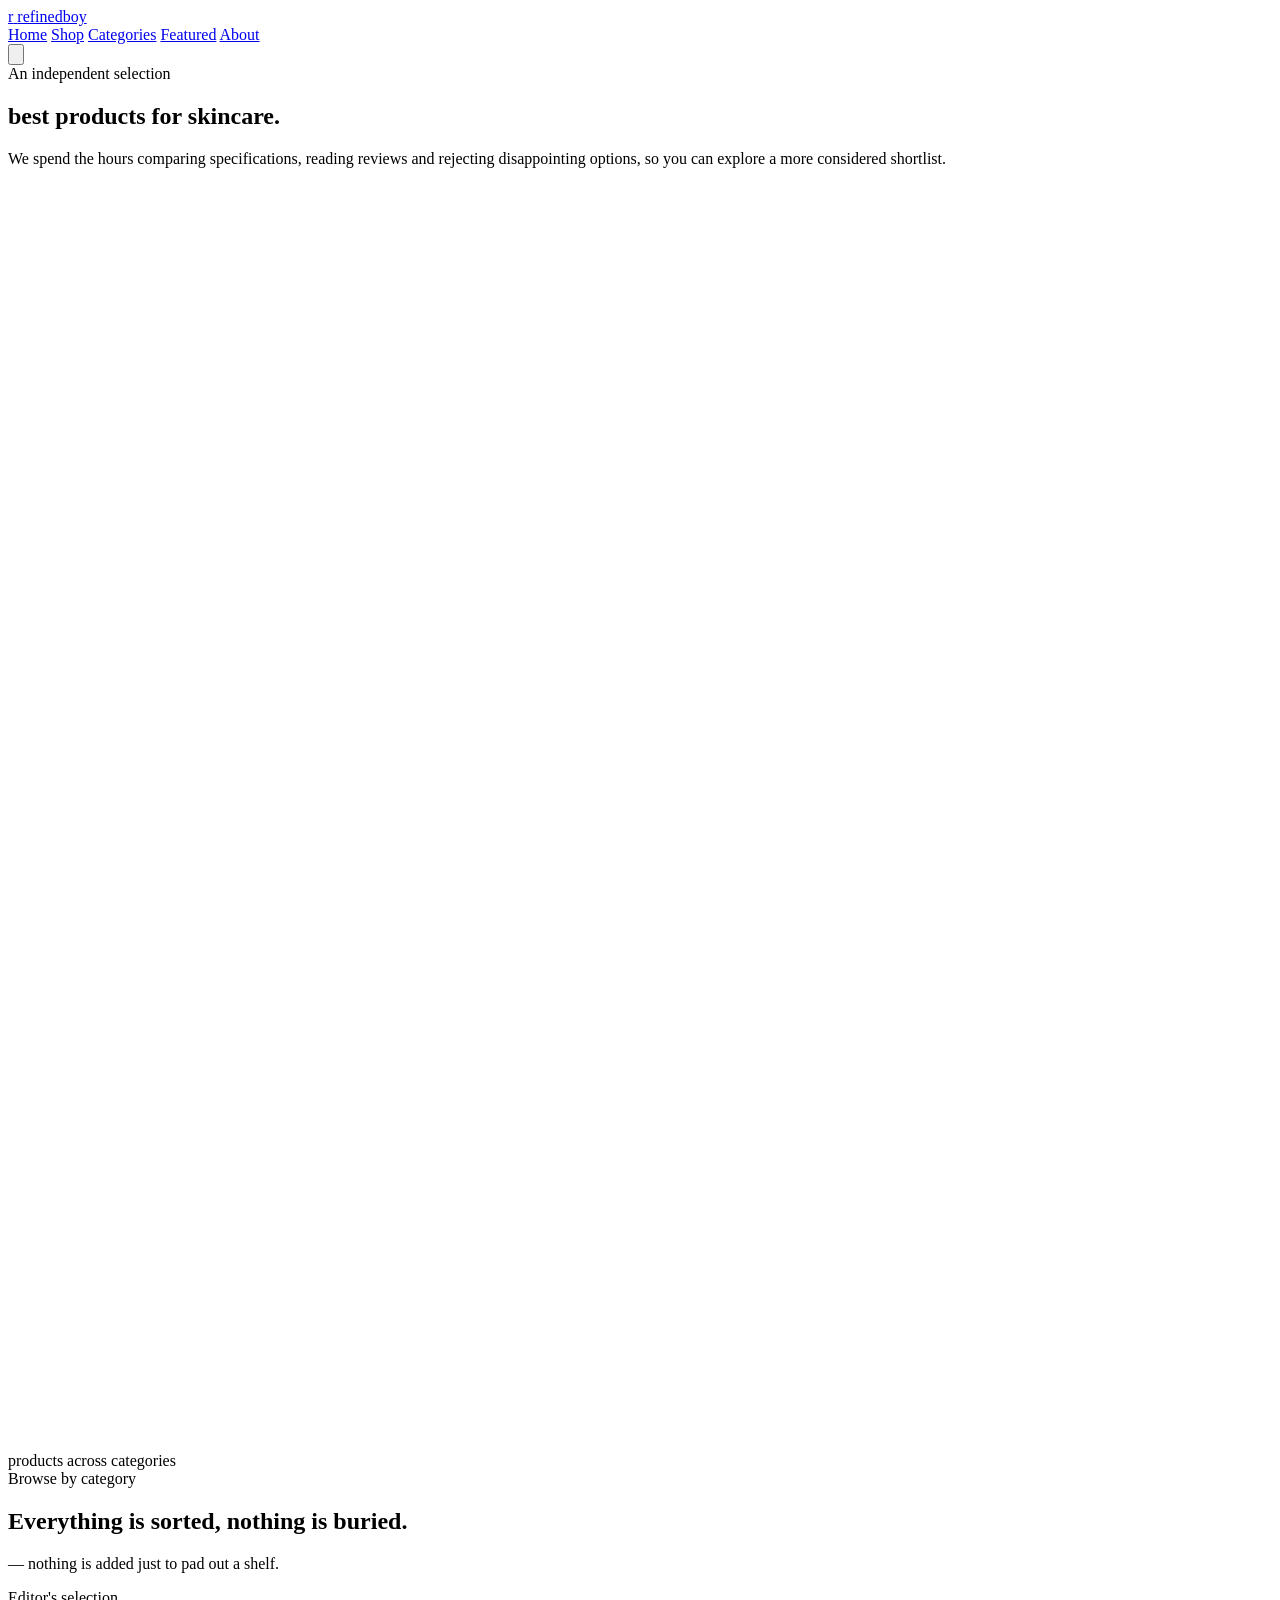
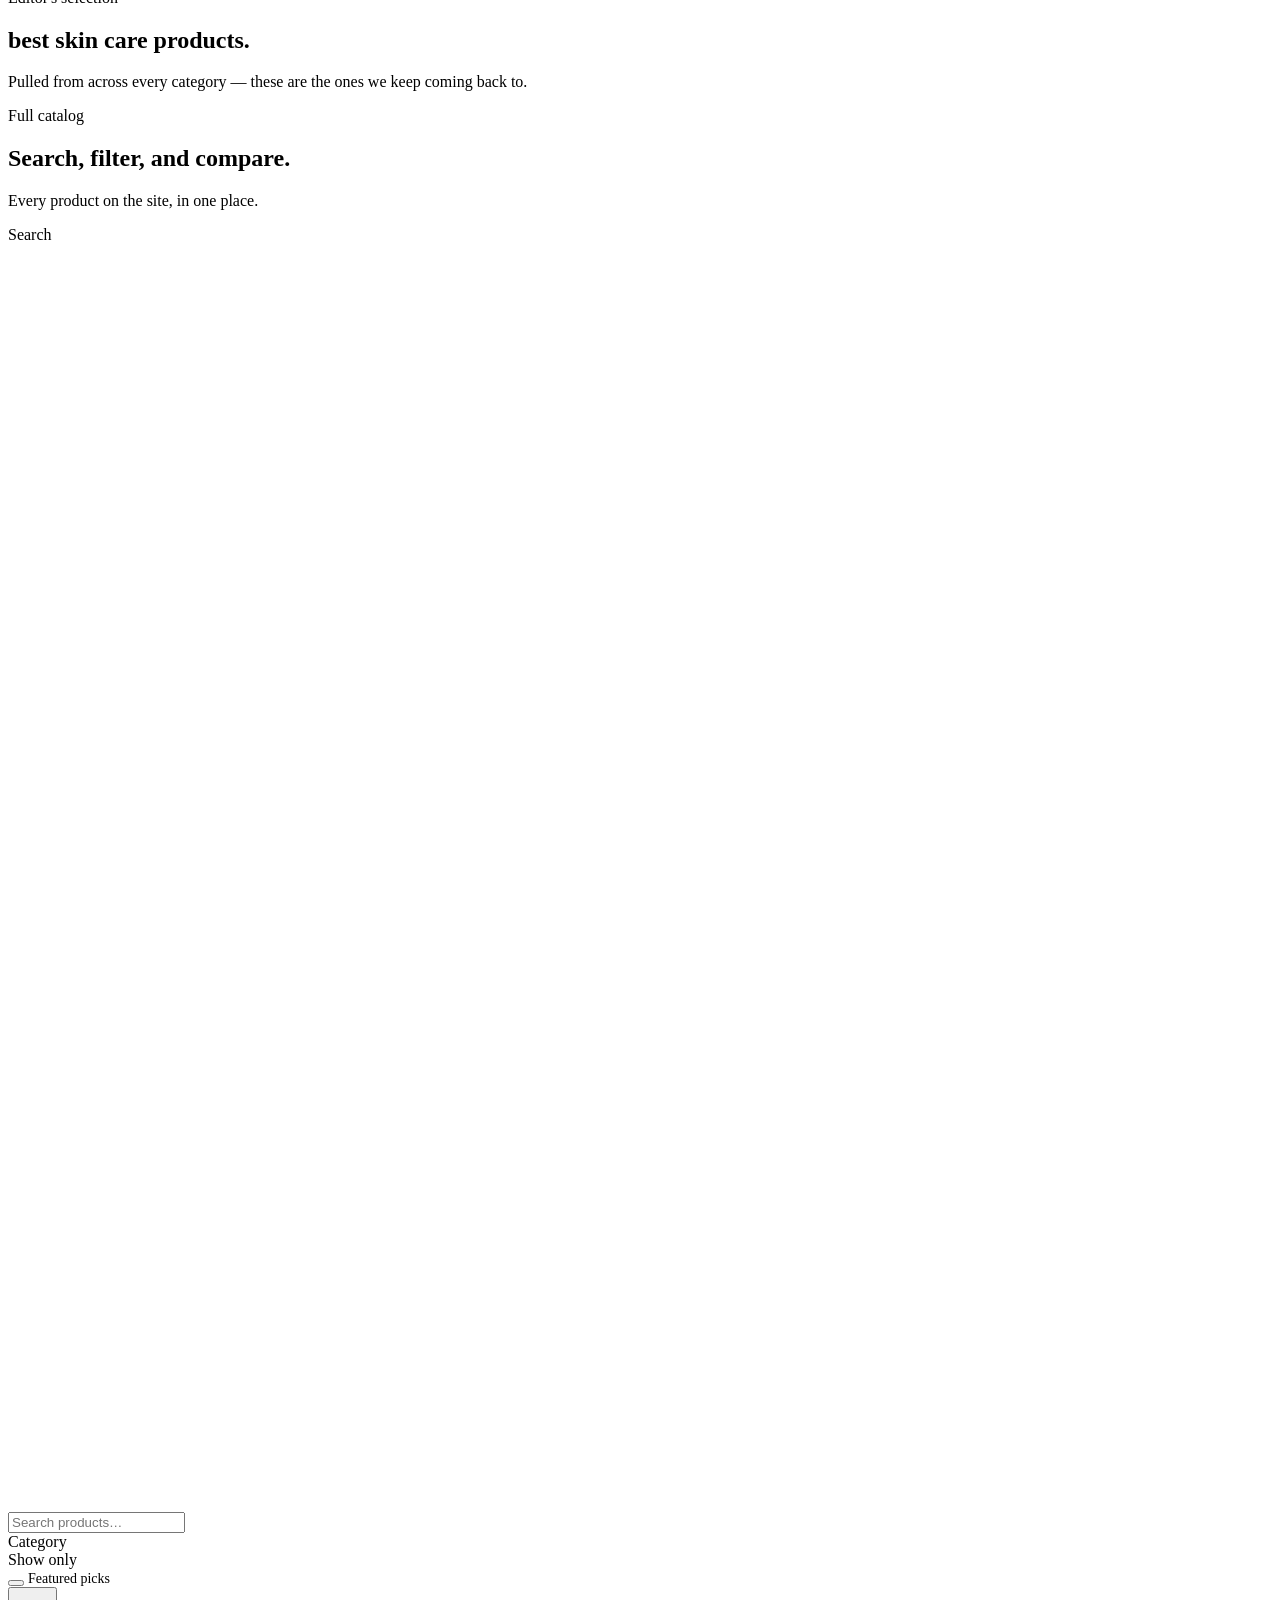
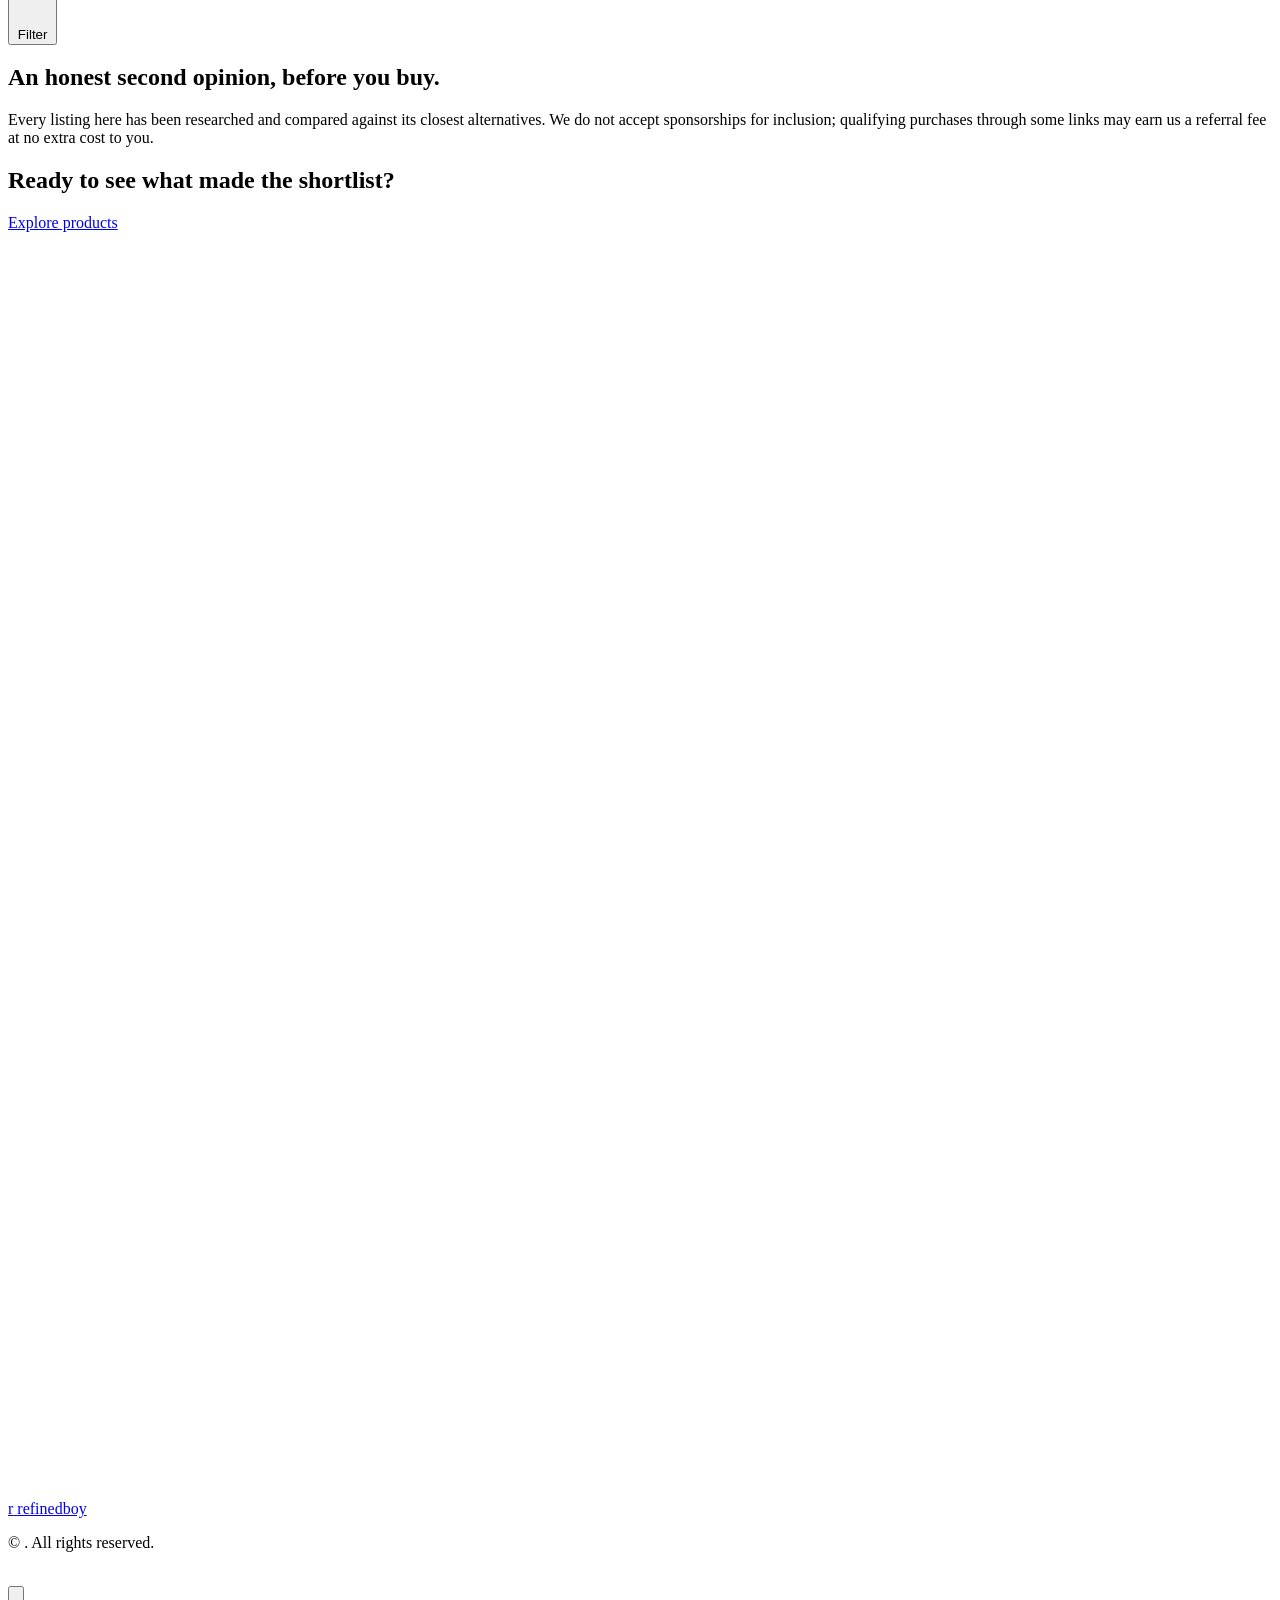
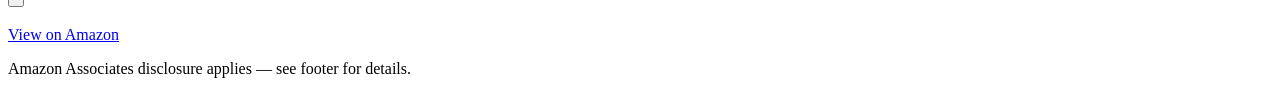
==== index.html @ 3cdde966 "Add files via upload" ====
<!DOCTYPE html>
<html lang="en">
<head>
<!-- Google tag (gtag.js) -->
<script async src="https://www.googletagmanager.com/gtag/js?id=G-QXG9JYB3ZZ"></script>
<script>
  window.dataLayer = window.dataLayer || [];
  function gtag(){dataLayer.push(arguments);}
  gtag('js', new Date());

  gtag('config', 'G-QXG9JYB3ZZ');
</script>
<meta charset="UTF-8">
<meta name="viewport" content="width=device-width, initial-scale=1.0">
<title>Skincare, Hair &amp; Beauty Product Picks | refinedboy</title>
<meta name="description" content="Explore an independent, curated selection of skincare, body care, hair care and beauty essentials for a more considered routine.">
<meta name="robots" content="index,follow">
<meta name="theme-color" content="#FAFAF8">

<!-- Open Graph -->
<meta property="og:title" content="Skincare, Hair &amp; Beauty Product Picks | refinedboy">
<meta property="og:description" content="Independent skincare, hair care, body care and beauty recommendations for everyday routines.">
<meta property="og:type" content="website">
<meta property="og:site_name" content="refinedboy">
<meta property="og:locale" content="en_US">
<meta name="twitter:card" content="summary">
<meta name="twitter:title" content="Skincare, Hair &amp; Beauty Product Picks | refinedboy">
<meta name="twitter:description" content="Independent skincare, hair care, body care and beauty recommendations for everyday routines.">

<link rel="icon" href="data:image/svg+xml,%3Csvg xmlns='http://www.w3.org/2000/svg' viewBox='0 0 100 100'%3E%3Crect width='100' height='100' rx='20' fill='%2316150F'/%3E%3Ctext x='50' y='70' font-size='58' text-anchor='middle' fill='%23FAFAF8' font-family='Georgia,serif'%3Er%3C/text%3E%3C/svg%3E">

<link rel="preconnect" href="https://fonts.googleapis.com">
<link rel="preconnect" href="https://fonts.gstatic.com" crossorigin>
<link href="https://fonts.googleapis.com/css2?family=Fraunces:ital,opsz,wght@0,9..144,400;0,9..144,500;0,9..144,600;1,9..144,500&family=Inter:wght@400;500;600;700&display=swap" rel="stylesheet">

<link rel="stylesheet" href="css/styles.css">
<link rel="stylesheet" href="css/premium.css">

<!-- ═══════════════════════════════════════════════════════════════
     SEO — CANONICAL + ENHANCED ROBOTS
     ═══════════════════════════════════════════════════════════════ -->
<link rel="canonical" href="https://refinedboy-0.github.io/-/">

<!-- Robots ampliado: permite snippets largos e imágenes grandes -->
<meta name="robots" content="index, follow, max-image-preview:large, max-snippet:-1, max-video-preview:-1">
<meta name="author" content="refinedboy">

<!-- ═══════════════════════════════════════════════════════════════
     SEO — OPEN GRAPH COMPLETO (social → backlinks indirectos)
     Crea images/og-cover.jpg (1200×630 px) para activar estos tags
     ═══════════════════════════════════════════════════════════════ -->
<meta property="og:url" content="https://refinedboy-0.github.io/-/">
<meta property="og:image" content="https://refinedboy-0.github.io/-/images/og-cover.jpg">
<meta property="og:image:width" content="1200">
<meta property="og:image:height" content="630">
<meta property="og:image:alt" content="refinedboy — curated skincare, body care and beauty picks for men">

<!-- ═══════════════════════════════════════════════════════════════
     SEO — TWITTER CARD COMPLETA
     ═══════════════════════════════════════════════════════════════ -->
<meta name="twitter:site" content="@refinedboy_0">
<meta name="twitter:creator" content="@refinedboy_0">
<meta name="twitter:image" content="https://refinedboy-0.github.io/-/images/og-cover.jpg">
<meta name="twitter:image:alt" content="refinedboy — curated skincare and beauty picks for men">

<!-- ═══════════════════════════════════════════════════════════════
     SEO — PERFORMANCE (velocidad = ranking)
     ═══════════════════════════════════════════════════════════════ -->
<link rel="dns-prefetch" href="//amzn.to">
<link rel="dns-prefetch" href="//www.amazon.com">
<link rel="dns-prefetch" href="//www.googletagmanager.com">

<!-- ═══════════════════════════════════════════════════════════════
     SEO — SITEMAP
     ═══════════════════════════════════════════════════════════════ -->
<link rel="sitemap" type="application/xml" href="https://refinedboy-0.github.io/-/sitemap.xml">

<!-- Google Search Console — pega tu código de verificación aquí -->
<!-- <meta name="google-site-verification" content="TU_CODIGO_AQUI"> -->

<!-- ═══════════════════════════════════════════════════════════════
     SCHEMA — WebSite (activa Google Sitelinks Searchbox)
     ═══════════════════════════════════════════════════════════════ -->
<script type="application/ld+json">
{
  "@context": "https://schema.org",
  "@type": "WebSite",
  "name": "refinedboy",
  "alternateName": "Refined Boy",
  "url": "https://refinedboy-0.github.io/-/",
  "description": "An independent, curated selection of skincare, body care, hair care and beauty essentials for everyday routines.",
  "inLanguage": "en-US",
  "copyrightYear": 2024,
  "potentialAction": {
    "@type": "SearchAction",
    "target": {
      "@type": "EntryPoint",
      "urlTemplate": "https://refinedboy-0.github.io/-/#shop?q={search_term_string}"
    },
    "query-input": "required name=search_term_string"
  }
}
</script>

<!-- SCHEMA — Organization (reconocimiento de entidad de marca) -->
<script type="application/ld+json">
{
  "@context": "https://schema.org",
  "@type": "Organization",
  "name": "refinedboy",
  "url": "https://refinedboy-0.github.io/-/",
  "logo": {
    "@type": "ImageObject",
    "url": "https://refinedboy-0.github.io/-/images/og-cover.jpg",
    "width": 1200,
    "height": 630
  },
  "description": "Independent editorial brand curating skincare, body care, hair care and beauty essentials for men.",
  "foundingDate": "2024",
  "sameAs": [
    "https://www.instagram.com/refinedboy_0/"
  ]
}
</script>

<!-- SCHEMA — CollectionPage (contexto de catálogo curado) -->
<script type="application/ld+json">
{
  "@context": "https://schema.org",
  "@type": "CollectionPage",
  "name": "Skincare, Hair & Beauty Product Picks | refinedboy",
  "description": "Independently curated skincare, body care, hair care and beauty essentials for everyday routines.",
  "url": "https://refinedboy-0.github.io/-/",
  "inLanguage": "en-US",
  "publisher": {
    "@type": "Organization",
    "name": "refinedboy",
    "url": "https://refinedboy-0.github.io/-/"
  },
  "about": {
    "@type": "Thing",
    "name": "Skincare and beauty product recommendations for men"
  },
  "audience": {
    "@type": "Audience",
    "audienceType": "Men interested in skincare, grooming and beauty routines"
  }
}
</script>

<!-- SCHEMA — FAQPage (rich snippets expandidos en resultados de búsqueda) -->
<script type="application/ld+json">
{
  "@context": "https://schema.org",
  "@type": "FAQPage",
  "mainEntity": [
    {
      "@type": "Question",
      "name": "What is refinedboy?",
      "acceptedAnswer": {
        "@type": "Answer",
        "text": "refinedboy is an independent editorial brand that curates skincare, body care, hair care and beauty essentials for men. Every product is researched and compared before it earns a place in the catalog."
      }
    },
    {
      "@type": "Question",
      "name": "How are the products on refinedboy selected?",
      "acceptedAnswer": {
        "@type": "Answer",
        "text": "Each product is weighed against its closest alternatives in the same category, using aggregate customer reviews, ratings and ingredient quality. Nothing appears because a brand paid or asked to be included. Listings are revisited and retired as better options appear."
      }
    },
    {
      "@type": "Question",
      "name": "Does refinedboy earn money from product recommendations?",
      "acceptedAnswer": {
        "@type": "Answer",
        "text": "Yes. As an Amazon Associate, refinedboy earns a small referral fee on qualifying purchases at no extra cost to you. This is the only revenue model — no brand sponsorships, no paid placements."
      }
    },
    {
      "@type": "Question",
      "name": "What are the best skincare products for men's daily routine?",
      "acceptedAnswer": {
        "@type": "Answer",
        "text": "A simple men's skincare routine typically includes a gentle cleanser, a moisturizer with SPF for daytime, and a targeted treatment for specific concerns. refinedboy curates top-rated options in each of these categories, including cleansers from CeraVe, sunscreens from EltaMD and La Roche-Posay, and treatments from The Ordinary and COSRX."
      }
    },
    {
      "@type": "Question",
      "name": "Are the skincare products on refinedboy suitable for beginners?",
      "acceptedAnswer": {
        "@type": "Answer",
        "text": "Yes. The catalog is specifically curated with everyday routines in mind — no complicated 10-step systems. Each product includes a curator note explaining why it was selected and who it is for."
      }
    }
  ]
}
</script>

</head>
<body>

<!-- ============================== HEADER ============================== -->
<header class="site-header" id="site-header">
  <div class="container header-inner">
    <a href="#home" class="brand">
      <span class="brand-mark" id="brand-initial">r</span>
      <span id="brand-name">refinedboy</span>
    </a>
    <nav class="main-nav" id="main-nav" aria-label="Primary">
      <a href="#home">Home</a>
      <a href="#shop">Shop</a>
      <a href="#categories">Categories</a>
      <a href="#featured">Featured</a>
      <a href="#about">About</a>
    </nav>
    <div class="header-actions">
      <button class="icon-btn nav-toggle" id="nav-toggle" aria-label="Open menu" aria-expanded="false">
        <svg viewBox="0 0 24 24" fill="none" stroke-width="1.6" stroke-linecap="round"><path d="M4 7h16M4 12h16M4 17h16"/></svg>
      </button>
    </div>
  </div>
</header>
<nav class="mobile-nav" id="mobile-nav" aria-label="Mobile"></nav>

<main id="home">

  <!-- ============================== HERO ============================== -->
  <section class="hero">
    <div class="container hero-grid">
      <div class="hero-copy">
        <span class="eyebrow" id="hero-eyebrow">An independent selection</span>
        <h1 id="hero-heading">best products for skincare.</h1>
        <p id="hero-sub">We spend the hours comparing specifications, reading reviews and rejecting disappointing options, so you can explore a more considered shortlist.</p>
        <div class="hero-cta">
          <a class="btn btn-primary" href="#shop" id="hero-cta">
            <span></span>
            <svg viewBox="0 0 20 20" fill="none" stroke-width="1.6" stroke-linecap="round" stroke-linejoin="round" class="btn-arrow"><path d="M4 10h12M11 5l5 5-5 5"/></svg>
          </a>
          <span class="hero-stat"><strong id="hero-count"></strong> products across <strong id="hero-cat-count"></strong> categories</span>
        </div>
      </div>
      <div class="hero-visual" id="hero-showcase" aria-label="Latest product recommendations. Select to view details." tabindex="0" role="button"></div>
    </div>
  </section>

  <!-- ============================== CATEGORIES ============================== -->
  <section class="section section--tight" id="categories">
    <div class="container">
      <div class="section-head">
        <div>
          <span class="eyebrow">Browse by category</span>
          <h2>Everything is sorted, nothing is buried.</h2>
        </div>
        <p>— nothing is added just to pad out a shelf.</p>
      </div>
      <div class="category-scroller" id="category-scroller"></div>
    </div>
  </section>

  <!-- ============================== FEATURED ============================== -->
  <section class="section" id="featured">
    <div class="container">
      <div class="section-head">
        <div>
          <span class="eyebrow">Editor's selection</span>
          <h2>best skin care products.</h2>
        </div>
        <p>Pulled from across every category — these are the ones we keep coming back to.</p>
      </div>
      <div class="featured-grid" id="featured-grid"></div>
    </div>
  </section>

  <!-- ============================== SHOP ============================== -->
  <section class="section" id="shop">
    <div class="container">
      <div class="section-head">
        <div>
          <span class="eyebrow">Full catalog</span>
          <h2>Search, filter, and compare.</h2>
        </div>
        <p>Every product on the site, in one place.</p>
      </div>

      <div class="shop-layout">
        <div class="filter-backdrop" id="filter-backdrop"></div>
        <aside class="filter-panel" id="filter-panel">
          <div class="filter-group">
            <label class="filter-title" for="search-input">Search</label>
            <div class="search-field">
              <svg viewBox="0 0 24 24" fill="none" stroke-width="1.6" stroke-linecap="round"><circle cx="11" cy="11" r="7"/><path d="m21 21-4.3-4.3"/></svg>
              <input type="search" id="search-input" placeholder="Search products…" aria-label="Search products">
            </div>
          </div>

          <div class="filter-group">
            <span class="filter-title">Category</span>
            <div class="filter-list" id="category-filter-list"></div>
          </div>

          <div class="filter-group">
            <span class="filter-title">Show only</span>
            <div class="filter-toggle-row">
              <button class="switch" id="featured-toggle" role="switch" aria-checked="false" aria-label="Featured only"></button>
              <span style="font-size:14px;color:var(--ink-soft)">Featured picks</span>
            </div>
          </div>
        </aside>

        <div class="shop-main">
          <div class="shop-toolbar">
            <button class="mobile-filter-toggle" id="mobile-filter-toggle">
              <svg viewBox="0 0 24 24" fill="none" stroke-width="1.6" stroke-linecap="round"><path d="M4 6h16M7 12h10M10 18h4"/></svg>
              Filter
            </button>
            <span class="result-count" id="result-count"></span>
          </div>
          <div class="product-grid" id="shop-grid"></div>
        </div>
      </div>
    </div>
  </section>

  <!-- ============================== ABOUT / TRUST ============================== -->
  <section class="section" id="about">
    <div class="container about-grid">
      <div class="about-copy">
        <span class="eyebrow" id="about-eyebrow"></span>
        <h2 class="about-heading" id="about-heading">An honest second opinion, before you buy.</h2>
        <p id="about-body">Every listing here has been researched and compared against its closest alternatives. We do not accept sponsorships for inclusion; qualifying purchases through some links may earn us a referral fee at no extra cost to you.</p>
      </div>
      <div class="about-points" id="about-points"></div>
    </div>
  </section>

  <!-- ============================== CTA ============================== -->
  <section class="section section--tight">
    <div class="container">
      <div class="cta-band">
        <h2>Ready to see what made the shortlist?</h2>
        <a class="btn btn-primary" href="#shop">
          <span>Explore products</span>
          <svg viewBox="0 0 20 20" fill="none" stroke-width="1.6" stroke-linecap="round" stroke-linejoin="round" class="btn-arrow"><path d="M4 10h12M11 5l5 5-5 5"/></svg>
        </a>
      </div>
    </div>
  </section>

</main>

<!-- ============================== FOOTER ============================== -->
<footer class="site-footer" id="disclosure">
  <div class="container">
    <div class="footer-top">
      <div class="footer-brand">
        <a href="#home" class="brand">
          <span class="brand-mark" id="footer-brand-mark">r</span>
          <span id="footer-brand-name">refinedboy</span>
        </a>
        <p id="footer-tagline"></p>
        <div class="footer-social" id="footer-social"></div>
      </div>
      <div class="footer-cols" id="footer-cols" style="display:contents;"></div>
    </div>
    <div class="footer-bottom">
      <p id="disclosure-text"></p>
      <p>&copy; <span id="footer-year"></span> <span id="footer-brand-name-bottom"></span>. All rights reserved.</p>
    </div>
  </div>
</footer>

<!-- ============================== PRODUCT MODAL ============================== -->
<div class="modal-overlay" id="modal-overlay" role="dialog" aria-modal="true" aria-labelledby="modal-name" aria-hidden="true">
  <div class="product-modal">
    <div class="modal-media">
      <img id="modal-image" src="" alt="">
    </div>
    <div class="modal-body">
      <button class="modal-close" id="modal-close" aria-label="Close">
        <svg viewBox="0 0 24 24" fill="none" stroke-width="1.6" stroke-linecap="round"><path d="M5 5l14 14M19 5 5 19"/></svg>
      </button>
      <span class="product-category" id="modal-category"></span>
      <h3 id="modal-name"></h3>
      <p class="modal-desc" id="modal-desc"></p>
      <ul class="modal-features" id="modal-features"></ul>
      <p class="modal-note" id="modal-note"></p>
      <div class="modal-actions">
        <a class="btn-amazon" id="modal-amazon" href="#" target="_blank" rel="noopener noreferrer sponsored">View on Amazon</a>
      </div>
      <p class="modal-disclosure-note">Amazon Associates disclosure applies — see footer for details.</p>
    </div>
  </div>
</div>

<span id="year-attr" hidden></span>

<script src="js/config.js"></script>
<script src="js/categories.js"></script>
<script src="js/products.js"></script>
<script src="js/main.js"></script>
<script src="js/premium.js"></script>
</body>
</html>
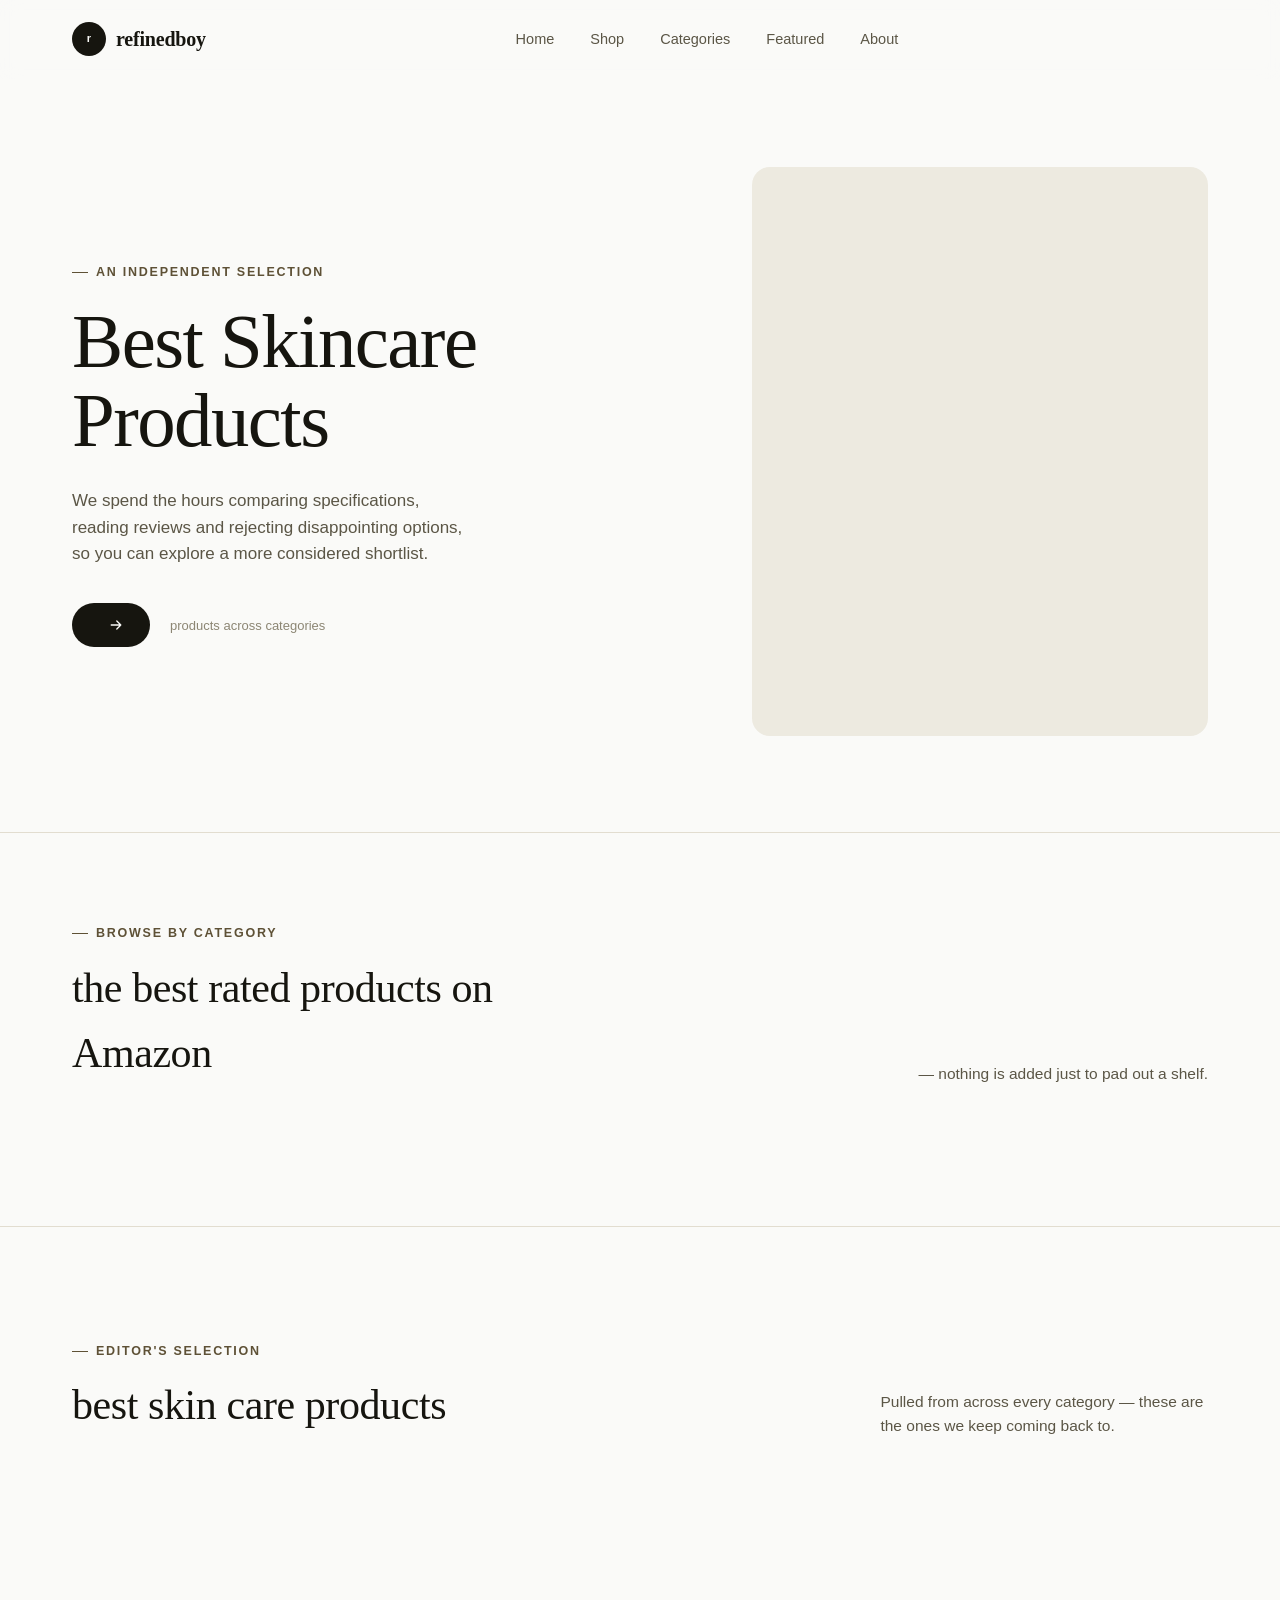
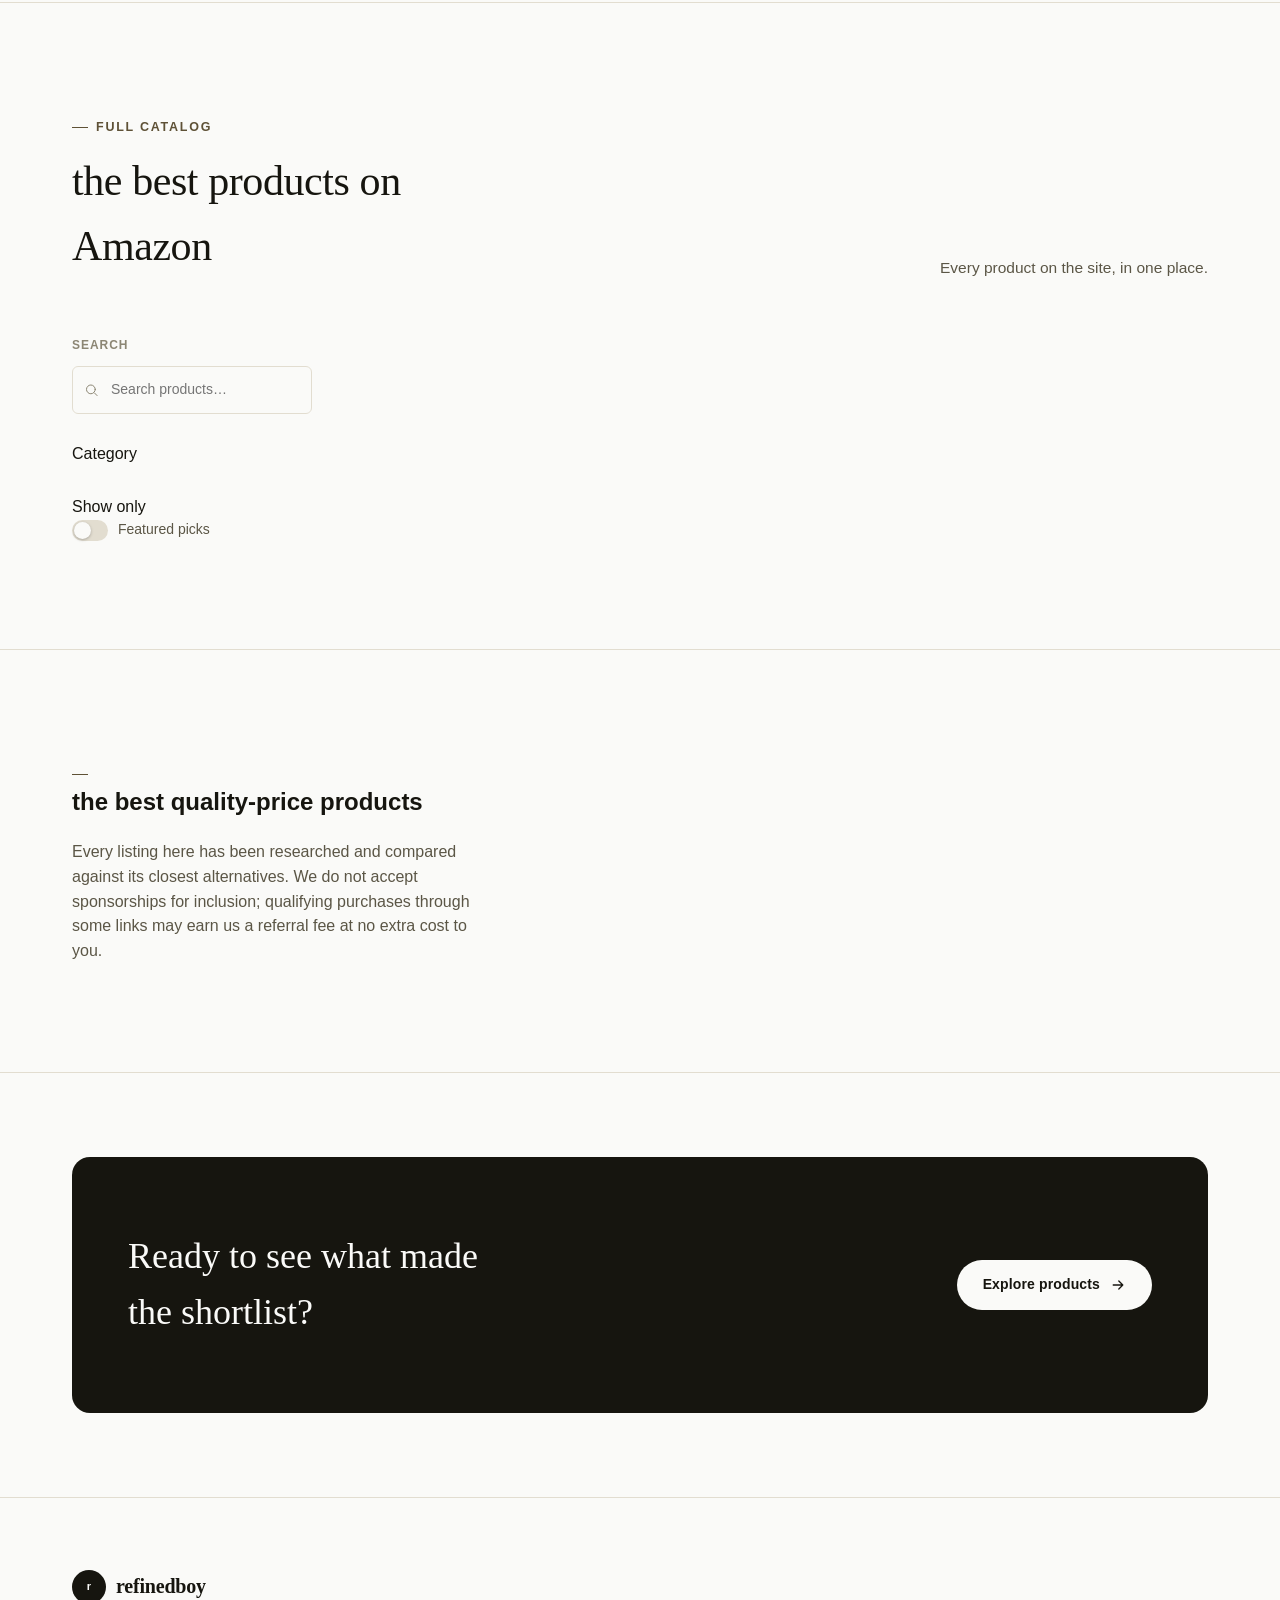
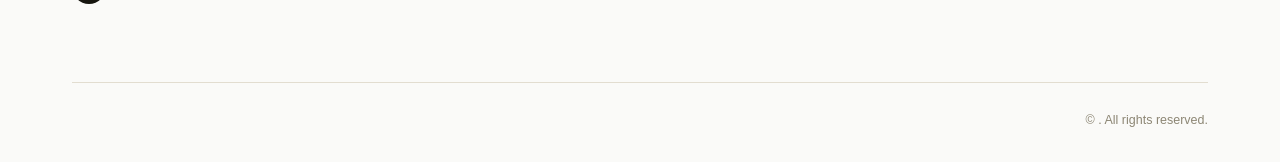
==== commit 7b128d5c: "Add files via upload" ====
--- a/index.html
+++ b/index.html
@@ -12,7 +12,7 @@
 </script>
 <meta charset="UTF-8">
 <meta name="viewport" content="width=device-width, initial-scale=1.0">
-<title>Skincare, Hair &amp; Beauty Product Picks | refinedboy</title>
+<title>The best skincare products on amazon</title>
 <meta name="description" content="Explore an independent, curated selection of skincare, body care, hair care and beauty essentials for a more considered routine.">
 <meta name="robots" content="index,follow">
 <meta name="theme-color" content="#FAFAF8">
@@ -39,7 +39,7 @@
 <!-- ═══════════════════════════════════════════════════════════════
      SEO — CANONICAL + ENHANCED ROBOTS
      ═══════════════════════════════════════════════════════════════ -->
-<link rel="canonical" href="https://refinedboy-0.github.io/-/">
+<link rel="canonical" href="https://fernando-max-8.github.io/website/">
 
 <!-- Robots ampliado: permite snippets largos e imágenes grandes -->
 <meta name="robots" content="index, follow, max-image-preview:large, max-snippet:-1, max-video-preview:-1">
@@ -49,8 +49,8 @@
      SEO — OPEN GRAPH COMPLETO (social → backlinks indirectos)
      Crea images/og-cover.jpg (1200×630 px) para activar estos tags
      ═══════════════════════════════════════════════════════════════ -->
-<meta property="og:url" content="https://refinedboy-0.github.io/-/">
-<meta property="og:image" content="https://refinedboy-0.github.io/-/images/og-cover.jpg">
+<meta property="og:url" content="https://fernando-max-8.github.io/website/">
+<meta property="og:image" content="https://fernando-max-8.github.io/website/images/og-cover.jpg">
 <meta property="og:image:width" content="1200">
 <meta property="og:image:height" content="630">
 <meta property="og:image:alt" content="refinedboy — curated skincare, body care and beauty picks for men">
@@ -60,7 +60,7 @@
      ═══════════════════════════════════════════════════════════════ -->
 <meta name="twitter:site" content="@refinedboy_0">
 <meta name="twitter:creator" content="@refinedboy_0">
-<meta name="twitter:image" content="https://refinedboy-0.github.io/-/images/og-cover.jpg">
+<meta name="twitter:image" content="https://fernando-max-8.github.io/website/images/og-cover.jpg">
 <meta name="twitter:image:alt" content="refinedboy — curated skincare and beauty picks for men">
 
 <!-- ═══════════════════════════════════════════════════════════════
@@ -73,7 +73,7 @@
 <!-- ═══════════════════════════════════════════════════════════════
      SEO — SITEMAP
      ═══════════════════════════════════════════════════════════════ -->
-<link rel="sitemap" type="application/xml" href="https://refinedboy-0.github.io/-/sitemap.xml">
+<link rel="sitemap" type="application/xml" href="https://fernando-max-8.github.io/website/sitemap.xml">
 
 <!-- Google Search Console — pega tu código de verificación aquí -->
 <!-- <meta name="google-site-verification" content="TU_CODIGO_AQUI"> -->
@@ -87,7 +87,7 @@
   "@type": "WebSite",
   "name": "refinedboy",
   "alternateName": "Refined Boy",
-  "url": "https://refinedboy-0.github.io/-/",
+  "url": "https://fernando-max-8.github.io/website/",
   "description": "An independent, curated selection of skincare, body care, hair care and beauty essentials for everyday routines.",
   "inLanguage": "en-US",
   "copyrightYear": 2024,
@@ -95,7 +95,7 @@
     "@type": "SearchAction",
     "target": {
       "@type": "EntryPoint",
-      "urlTemplate": "https://refinedboy-0.github.io/-/#shop?q={search_term_string}"
+      "urlTemplate": "https://fernando-max-8.github.io/website/#shop?q={search_term_string}"
     },
     "query-input": "required name=search_term_string"
   }
@@ -108,10 +108,10 @@
   "@context": "https://schema.org",
   "@type": "Organization",
   "name": "refinedboy",
-  "url": "https://refinedboy-0.github.io/-/",
+  "url": "https://fernando-max-8.github.io/website/",
   "logo": {
     "@type": "ImageObject",
-    "url": "https://refinedboy-0.github.io/-/images/og-cover.jpg",
+    "url": "https://fernando-max-8.github.io/website/images/og-cover.jpg",
     "width": 1200,
     "height": 630
   },
@@ -130,12 +130,12 @@
   "@type": "CollectionPage",
   "name": "Skincare, Hair & Beauty Product Picks | refinedboy",
   "description": "Independently curated skincare, body care, hair care and beauty essentials for everyday routines.",
-  "url": "https://refinedboy-0.github.io/-/",
+  "url": "https://fernando-max-8.github.io/website/",
   "inLanguage": "en-US",
   "publisher": {
     "@type": "Organization",
     "name": "refinedboy",
-    "url": "https://refinedboy-0.github.io/-/"
+    "url": "https://fernando-max-8.github.io/website/"
   },
   "about": {
     "@type": "Thing",
@@ -167,7 +167,7 @@
       "name": "How are the products on refinedboy selected?",
       "acceptedAnswer": {
         "@type": "Answer",
-        "text": "Each product is weighed against its closest alternatives in the same category, using aggregate customer reviews, ratings and ingredient quality. Nothing appears because a brand paid or asked to be included. Listings are revisited and retired as better options appear."
+        "text": "Each product is weighed against its closest alternatives in the same category. Nothing appears because a brand paid or asked to be included. Listings are revisited and retired as better options appear."
       }
     },
     {
@@ -231,7 +231,7 @@
     <div class="container hero-grid">
       <div class="hero-copy">
         <span class="eyebrow" id="hero-eyebrow">An independent selection</span>
-        <h1 id="hero-heading">best products for skincare.</h1>
+        <h1 id="hero-heading">Best Skincare Products</h1>
         <p id="hero-sub">We spend the hours comparing specifications, reading reviews and rejecting disappointing options, so you can explore a more considered shortlist.</p>
         <div class="hero-cta">
           <a class="btn btn-primary" href="#shop" id="hero-cta">
@@ -251,7 +251,7 @@
       <div class="section-head">
         <div>
           <span class="eyebrow">Browse by category</span>
-          <h2>Everything is sorted, nothing is buried.</h2>
+          <h2>the best rated products on Amazon</h2>
         </div>
         <p>— nothing is added just to pad out a shelf.</p>
       </div>
@@ -265,7 +265,7 @@
       <div class="section-head">
         <div>
           <span class="eyebrow">Editor's selection</span>
-          <h2>best skin care products.</h2>
+          <h2>best skin care products</h2>
         </div>
         <p>Pulled from across every category — these are the ones we keep coming back to.</p>
       </div>
@@ -279,7 +279,7 @@
       <div class="section-head">
         <div>
           <span class="eyebrow">Full catalog</span>
-          <h2>Search, filter, and compare.</h2>
+          <h2>the best products on Amazon</h2>
         </div>
         <p>Every product on the site, in one place.</p>
       </div>
@@ -328,7 +328,7 @@
     <div class="container about-grid">
       <div class="about-copy">
         <span class="eyebrow" id="about-eyebrow"></span>
-        <h2 class="about-heading" id="about-heading">An honest second opinion, before you buy.</h2>
+        <h2 class="about-heading" id="about-heading">the best quality-price products</h2>
         <p id="about-body">Every listing here has been researched and compared against its closest alternatives. We do not accept sponsorships for inclusion; qualifying purchases through some links may earn us a referral fee at no extra cost to you.</p>
       </div>
       <div class="about-points" id="about-points"></div>
--- a/css/styles.css
+++ b/css/styles.css
@@ -0,0 +1,476 @@
+/* ==========================================================================
+   REFINEDBOY — DESIGN TOKENS
+   ========================================================================== */
+
+:root {
+  --bg: #FAFAF8;
+  --bg-alt: #F2EFE6;
+  --stone: #EDEAE0;
+  --line: #E2DDD0;
+  --ink: #16150F;
+  --ink-soft: #5B5646;
+  --ink-faint: #8C8674;
+  --accent: #7C6B48;
+  --accent-deep: #5E5136;
+  --paper-shadow: rgba(22, 21, 15, 0.06);
+  --font-display: "Fraunces", "Iowan Old Style", Georgia, serif;
+  --font-body: "Inter", -apple-system, BlinkMacSystemFont, "Segoe UI", sans-serif;
+  --container: 1200px;
+  --radius-s: 6px;
+  --radius-m: 10px;
+  --radius-l: 18px;
+  --ease: cubic-bezier(0.22, 1, 0.36, 1);
+  --dur-s: 180ms;
+  --dur-m: 320ms;
+  --dur-l: 560ms;
+}
+
+@media (prefers-reduced-motion: reduce) {
+  :root { --dur-s: 0ms; --dur-m: 0ms; --dur-l: 0ms; }
+  *, *::before, *::after {
+    animation-duration: 0.01ms !important;
+    animation-iteration-count: 1 !important;
+    transition-duration: 0.01ms !important;
+    scroll-behavior: auto !important;
+  }
+}
+
+*, *::before, *::after { box-sizing: border-box; }
+html { scroll-behavior: smooth; }
+body {
+  margin: 0;
+  background: var(--bg);
+  color: var(--ink);
+  font-family: var(--font-body);
+  font-size: 16px;
+  line-height: 1.55;
+  -webkit-font-smoothing: antialiased;
+  overflow-x: hidden;
+}
+img { max-width: 100%; display: block; }
+a { color: inherit; text-decoration: none; }
+button { font: inherit; color: inherit; background: none; border: none; cursor: pointer; }
+ul { list-style: none; margin: 0; padding: 0; }
+h1, h2, h3, h4, p { margin: 0; }
+input { font: inherit; color: inherit; }
+
+:focus-visible {
+  outline: 2px solid var(--accent);
+  outline-offset: 3px;
+  border-radius: 3px;
+}
+
+.container {
+  width: 100%;
+  max-width: var(--container);
+  margin: 0 auto;
+  padding: 0 32px;
+}
+
+.eyebrow {
+  display: inline-flex;
+  align-items: center;
+  gap: 8px;
+  font-family: var(--font-body);
+  font-size: 12.5px;
+  font-weight: 600;
+  letter-spacing: 0.14em;
+  text-transform: uppercase;
+  color: var(--accent-deep);
+}
+.eyebrow::before {
+  content: "";
+  width: 16px;
+  height: 1px;
+  background: var(--accent-deep);
+}
+
+.section { padding: 108px 0; border-top: 1px solid var(--line); }
+.section--tight { padding: 84px 0; }
+.section-head {
+  display: flex;
+  justify-content: space-between;
+  align-items: flex-end;
+  gap: 32px;
+  margin-bottom: 56px;
+}
+.section-head h2 {
+  font-family: var(--font-display);
+  font-size: clamp(28px, 3.4vw, 42px);
+  font-weight: 500;
+  letter-spacing: -0.01em;
+  margin-top: 12px;
+  max-width: 22ch;
+}
+.section-head p { color: var(--ink-soft); max-width: 38ch; font-size: 15.5px; }
+
+.btn {
+  display: inline-flex;
+  align-items: center;
+  justify-content: center;
+  gap: 10px;
+  padding: 14px 26px;
+  border-radius: 999px;
+  font-size: 14px;
+  font-weight: 600;
+  letter-spacing: 0.01em;
+  white-space: nowrap;
+  transition: transform var(--dur-s) var(--ease), background var(--dur-s) var(--ease), box-shadow var(--dur-s) var(--ease);
+}
+.btn-primary { background: var(--ink); color: var(--bg); }
+.btn-primary:hover { transform: translateY(-1px); box-shadow: 0 10px 24px -8px rgba(22,21,15,0.35); }
+.btn-primary:active { transform: translateY(0) scale(0.97); box-shadow: none; }
+.btn-secondary { background: transparent; border: 1px solid var(--line); color: var(--ink); }
+.btn-secondary:hover { border-color: var(--ink); }
+.btn-arrow { transition: transform var(--dur-s) var(--ease); stroke: currentColor; flex-shrink: 0; width: 16px; height: 16px; }
+.btn:hover .btn-arrow { transform: translateX(3px); }
+
+/* HEADER */
+.site-header {
+  position: sticky; top: 0; z-index: 60;
+  background: rgba(250, 250, 248, 0.86);
+  backdrop-filter: blur(10px);
+  border-bottom: 1px solid transparent;
+  transition: border-color var(--dur-m) var(--ease), box-shadow var(--dur-m) var(--ease);
+}
+.site-header.is-scrolled { border-bottom-color: var(--line); box-shadow: 0 8px 24px -20px rgba(22,21,15,0.4); }
+.header-inner { display: flex; align-items: center; justify-content: space-between; height: 78px; }
+.brand { display: flex; align-items: center; gap: 10px; font-family: var(--font-display); font-size: 20px; font-weight: 600; letter-spacing: -0.01em; }
+.brand-mark {
+  width: 34px; height: 34px; border-radius: 50%;
+  background: var(--ink); color: var(--bg);
+  font-family: var(--font-body); font-size: 11px; font-weight: 700; letter-spacing: 0.02em;
+  display: flex; align-items: center; justify-content: center;
+}
+.main-nav { display: flex; gap: 36px; }
+.main-nav a { font-size: 14.5px; font-weight: 500; color: var(--ink-soft); position: relative; padding: 4px 0; transition: color var(--dur-s) var(--ease); }
+.main-nav a:hover { color: var(--ink); }
+.main-nav a::after { content: ""; position: absolute; left: 0; right: 100%; bottom: -2px; height: 1px; background: var(--ink); transition: right var(--dur-m) var(--ease); }
+.main-nav a:hover::after { right: 0; }
+.header-actions { display: flex; align-items: center; gap: 18px; }
+.icon-btn { width: 40px; height: 40px; display: flex; align-items: center; justify-content: center; border-radius: 50%; transition: background var(--dur-s) var(--ease); }
+.icon-btn:hover { background: var(--stone); }
+.icon-btn svg { width: 18px; height: 18px; stroke: currentColor; fill: none; }
+.nav-toggle { display: none; }
+.mobile-nav {
+  position: fixed; inset: 78px 0 0 0;
+  background: var(--bg); z-index: 55;
+  padding: 8px 32px 32px;
+  transform: translateY(-8px); opacity: 0; pointer-events: none;
+  transition: opacity var(--dur-m) var(--ease), transform var(--dur-m) var(--ease);
+  overflow-y: auto;
+}
+.mobile-nav.is-open { opacity: 1; transform: translateY(0); pointer-events: auto; }
+.mobile-nav a { display: block; font-family: var(--font-display); font-size: 30px; padding: 16px 0; border-bottom: 1px solid var(--line); }
+
+/* HERO */
+.hero { padding: 88px 0 96px; position: relative; }
+.hero-grid { display: grid; grid-template-columns: 1.15fr 0.85fr; gap: 64px; align-items: center; }
+.hero h1 { font-family: var(--font-display); font-weight: 500; font-size: clamp(42px, 6vw, 78px); line-height: 1.03; letter-spacing: -0.02em; white-space: pre-line; margin: 20px 0 28px; }
+.hero-copy p { color: var(--ink-soft); font-size: 17px; max-width: 42ch; margin-bottom: 36px; }
+.hero-cta { display: flex; align-items: center; gap: 20px; }
+.hero-stat { font-size: 13px; color: var(--ink-faint); }
+.hero-stat strong { color: var(--ink); font-family: var(--font-display); font-size: 15px; }
+.hero-visual { aspect-ratio: 4 / 5; border-radius: var(--radius-l); overflow: hidden; position: relative; background: var(--stone); }
+.hero-visual svg { width: 100%; height: 100%; display: block; }
+.hero-visual-tag { position: absolute; left: 20px; bottom: 20px; background: rgba(250,250,248,0.92); backdrop-filter: blur(6px); border-radius: var(--radius-m); padding: 14px 16px; max-width: 220px; box-shadow: 0 12px 30px -14px rgba(22,21,15,0.35); }
+.hero-visual-tag p { font-size: 12.5px; color: var(--ink-soft); line-height: 1.4; }
+.hero-visual-tag span { display: block; font-size: 11px; font-weight: 700; letter-spacing: 0.08em; text-transform: uppercase; color: var(--accent-deep); margin-bottom: 4px; }
+
+/* CATEGORY STRIP */
+.category-scroller { display: grid; grid-template-columns: repeat(4, 1fr); gap: 14px; }
+.category-card { display: flex; flex-direction: column; align-items: flex-start; text-align: left; border: 1px solid var(--line); border-radius: var(--radius-m); padding: 22px 18px; background: var(--bg); overflow: hidden; transition: border-color var(--dur-s) var(--ease), transform var(--dur-s) var(--ease), box-shadow var(--dur-s) var(--ease); }
+.category-card:hover { border-color: var(--ink); transform: translateY(-3px); box-shadow: 0 16px 30px -20px rgba(22,21,15,0.35); }
+.category-card.is-active { background: var(--ink); border-color: var(--ink); }
+.category-card.is-active .category-name, .category-card.is-active .category-count { color: var(--bg); }
+.category-icon { display: block; width: 30px; height: 30px; flex-shrink: 0; margin-bottom: 24px; }
+.category-icon svg { display: block; width: 100%; height: 100%; stroke: var(--ink); }
+.category-card.is-active .category-icon svg { stroke: var(--bg); }
+.category-name { display: block; font-family: var(--font-display); font-size: 17px; margin-bottom: 4px; }
+.category-count { font-size: 12.5px; color: var(--ink-faint); }
+
+/* PRODUCT GRID + CARDS */
+.product-grid { display: grid; grid-template-columns: repeat(3, 1fr); gap: 28px 24px; }
+.featured-grid { display: grid; grid-template-columns: 1.3fr 1fr 1fr; gap: 24px; align-items: start; }
+.product-card {
+  position: relative; border-radius: var(--radius-m); background: var(--bg); border: 1px solid var(--line);
+  overflow: hidden; display: flex; flex-direction: column;
+  opacity: 0; transform: translateY(16px);
+  transition: opacity var(--dur-l) var(--ease), transform var(--dur-l) var(--ease), border-color var(--dur-s) var(--ease), box-shadow var(--dur-m) var(--ease);
+}
+.product-card.is-visible { opacity: 1; transform: translateY(0); }
+.product-card:hover { border-color: var(--ink-faint); transform: translateY(-3px); box-shadow: 0 24px 44px -28px rgba(22,21,15,0.42); }
+.product-card:active { transform: translateY(-1px); }
+.product-media { position: relative; aspect-ratio: 1 / 1; overflow: hidden; background: var(--stone); cursor: pointer; }
+.featured-grid .product-card:first-child .product-media { aspect-ratio: auto; height: 100%; min-height: 280px; max-height: 420px; }
+.product-media img { width: 100%; height: 100%; object-fit: contain; padding: 22px; transition: transform var(--dur-l) var(--ease); }
+.product-card:hover .product-media img { transform: scale(1.045); }
+.product-badge { position: absolute; top: 14px; left: 14px; z-index: 2; font-size: 11px; font-weight: 700; letter-spacing: 0.06em; text-transform: uppercase; background: var(--ink); color: var(--bg); padding: 6px 10px; border-radius: 999px; }
+.curator-note { position: absolute; right: 14px; top: 14px; z-index: 2; max-width: 168px; background: rgba(250,250,248,0.96); border: 1px solid var(--line); border-radius: var(--radius-s); padding: 10px 12px; font-family: var(--font-display); font-style: italic; font-size: 12.5px; line-height: 1.35; color: var(--ink-soft); opacity: 0; transform: translateY(-6px); transition: opacity var(--dur-m) var(--ease), transform var(--dur-m) var(--ease); pointer-events: none; }
+.product-media img { position: relative; z-index: 1; }
+.curator-note::before { content: "\201C"; color: var(--accent); font-size: 16px; margin-right: 2px; }
+.product-card:hover .curator-note, .product-card:focus-within .curator-note { opacity: 1; transform: translateY(0); }
+.product-body { padding: 18px 18px 20px; display: flex; flex-direction: column; gap: 8px; flex: 1; }
+.product-category { font-size: 11px; font-weight: 700; letter-spacing: 0.08em; text-transform: uppercase; color: var(--accent-deep); }
+.product-name { font-family: var(--font-display); font-size: 18px; font-weight: 500; line-height: 1.25; }
+.product-desc { font-size: 13.5px; color: var(--ink-soft); flex: 1; }
+.product-meta { display: flex; align-items: center; justify-content: space-between; margin-top: 6px; }
+.product-rating { display: flex; align-items: center; gap: 5px; font-size: 13px; color: var(--ink-soft); }
+.product-rating svg { width: 13px; height: 13px; fill: var(--accent); }
+.product-price { font-family: var(--font-display); font-size: 17px; display: none; }
+.product-actions { display: flex; gap: 8px; margin-top: 12px; }
+.btn-view { flex: 1; padding: 11px 14px; border-radius: var(--radius-s); border: 1px solid var(--line); font-size: 13px; font-weight: 600; text-align: center; transition: border-color var(--dur-s) var(--ease), background var(--dur-s) var(--ease); }
+.btn-view:hover { border-color: var(--ink); }
+.btn-amazon { flex: 1; padding: 11px 14px; border-radius: var(--radius-s); background: var(--ink); color: var(--bg); font-size: 13px; font-weight: 600; text-align: center; transition: background var(--dur-s) var(--ease), transform var(--dur-s) var(--ease); }
+.btn-amazon:hover { background: var(--accent-deep); transform: translateY(-1px); }
+
+/* SHOP / FILTER BAR */
+.shop-layout { display: grid; grid-template-columns: 240px 1fr; gap: 40px; align-items: start; }
+.filter-backdrop { display: none; }
+.filter-panel { position: sticky; top: 100px; display: flex; flex-direction: column; gap: 28px; }
+.filter-group label.filter-title { display: block; font-size: 12px; font-weight: 700; letter-spacing: 0.08em; text-transform: uppercase; color: var(--ink-faint); margin-bottom: 12px; }
+.search-field { position: relative; }
+.search-field input { width: 100%; padding: 12px 14px 12px 38px; border-radius: var(--radius-s); border: 1px solid var(--line); background: var(--bg); font-size: 14px; transition: border-color var(--dur-s) var(--ease); }
+.search-field input:focus { border-color: var(--ink); outline: none; }
+.search-field svg { position: absolute; left: 12px; top: 50%; transform: translateY(-50%); width: 15px; height: 15px; stroke: var(--ink-faint); }
+.filter-list { display: flex; flex-direction: column; gap: 2px; }
+.filter-option { display: flex; align-items: center; justify-content: space-between; width: 100%; padding: 9px 4px; font-size: 14px; color: var(--ink-soft); border-radius: var(--radius-s); transition: color var(--dur-s) var(--ease); }
+.filter-option:hover { color: var(--ink); }
+.filter-option.is-active { color: var(--ink); font-weight: 600; }
+.filter-option .count { font-size: 12px; color: var(--ink-faint); }
+.filter-option.is-active .count { color: var(--accent-deep); }
+.filter-toggle-row { display: flex; align-items: center; gap: 10px; }
+.switch { width: 36px; height: 21px; border-radius: 999px; background: var(--line); position: relative; transition: background var(--dur-s) var(--ease); flex-shrink: 0; }
+.switch::after { content: ""; position: absolute; top: 2px; left: 2px; width: 17px; height: 17px; border-radius: 50%; background: var(--bg); transition: transform var(--dur-s) var(--ease); box-shadow: 0 1px 3px rgba(0,0,0,0.25); }
+.switch.is-on { background: var(--ink); }
+.switch.is-on::after { transform: translateX(15px); }
+.shop-toolbar { display: flex; align-items: center; justify-content: space-between; margin-bottom: 26px; gap: 16px; flex-wrap: wrap; }
+.result-count { font-size: 13.5px; color: var(--ink-faint); }
+.sort-select { display: flex; align-items: center; gap: 8px; font-size: 13.5px; }
+.sort-select select { border: 1px solid var(--line); border-radius: var(--radius-s); padding: 8px 30px 8px 12px; background: var(--bg) url("data:image/svg+xml,%3Csvg xmlns='http://www.w3.org/2000/svg' width='10' height='6' viewBox='0 0 10 6' fill='none'%3E%3Cpath d='M1 1l4 4 4-4' stroke='%235B5646' stroke-width='1.3'/%3E%3C/svg%3E") no-repeat right 12px center; appearance: none; cursor: pointer; }
+.mobile-filter-toggle { display: none; }
+.mobile-filter-toggle svg { width: 15px; height: 15px; stroke: currentColor; }
+.empty-state { grid-column: 1 / -1; text-align: center; padding: 80px 20px; color: var(--ink-faint); }
+.empty-state h3 { font-family: var(--font-display); font-size: 22px; color: var(--ink); margin-bottom: 8px; }
+
+/* ABOUT */
+.about-grid { display: grid; grid-template-columns: 0.9fr 1.1fr; gap: 72px; }
+.about-copy p { font-size: 16px; color: var(--ink-soft); max-width: 46ch; margin-top: 20px; }
+.about-points { display: flex; flex-direction: column; gap: 0; }
+.about-point { display: grid; grid-template-columns: 88px 1fr; gap: 24px; padding: 26px 0; border-top: 1px solid var(--line); }
+.about-point:last-child { border-bottom: 1px solid var(--line); }
+.about-point-label { font-family: var(--font-display); font-style: italic; font-size: 14px; color: var(--accent-deep); padding-top: 2px; }
+.about-point h4 { font-family: var(--font-display); font-size: 19px; margin-bottom: 6px; }
+.about-point p { font-size: 14px; color: var(--ink-soft); max-width: 46ch; }
+
+/* CTA BAND */
+.cta-band { background: var(--ink); color: var(--bg); border-radius: var(--radius-l); padding: 72px 56px; display: flex; align-items: center; justify-content: space-between; gap: 40px; }
+.cta-band h2 { font-family: var(--font-display); font-size: clamp(26px, 3vw, 36px); max-width: 20ch; font-weight: 500; }
+.cta-band .btn-primary { background: var(--bg); color: var(--ink); }
+.cta-band .btn-primary:hover { background: var(--accent-soft, #DCD3BE); }
+
+/* FOOTER */
+.site-footer { padding: 72px 0 32px; border-top: 1px solid var(--line); }
+.footer-top { display: grid; grid-template-columns: 1.4fr repeat(3, 1fr); gap: 40px; padding-bottom: 56px; }
+.footer-brand p { color: var(--ink-soft); font-size: 14px; max-width: 34ch; margin-top: 14px; }
+.footer-social { display: flex; gap: 12px; margin-top: 22px; }
+.footer-col h5 { font-size: 12px; font-weight: 700; letter-spacing: 0.08em; text-transform: uppercase; color: var(--ink-faint); margin-bottom: 16px; }
+.footer-col a { display: block; font-size: 14px; color: var(--ink-soft); padding: 6px 0; transition: color var(--dur-s) var(--ease); }
+.footer-col a:hover { color: var(--ink); }
+.footer-bottom { padding-top: 28px; border-top: 1px solid var(--line); display: flex; justify-content: space-between; gap: 20px; flex-wrap: wrap; }
+.footer-bottom p { font-size: 12.5px; color: var(--ink-faint); max-width: 60ch; }
+
+/* PRODUCT MODAL */
+.modal-overlay { position: fixed; inset: 0; background: rgba(22, 21, 15, 0.5); backdrop-filter: blur(3px); z-index: 90; display: flex; align-items: center; justify-content: center; padding: 24px; opacity: 0; pointer-events: none; transition: opacity var(--dur-m) var(--ease); }
+.modal-overlay.is-open { opacity: 1; pointer-events: auto; }
+.product-modal { background: var(--bg); border-radius: var(--radius-l); max-width: 880px; width: 100%; max-height: 88vh; overflow-y: auto; display: grid; grid-template-columns: 1fr 1fr; transform: translateY(18px) scale(0.98); transition: transform var(--dur-m) var(--ease); }
+.modal-overlay.is-open .product-modal { transform: translateY(0) scale(1); }
+.modal-media { background: var(--stone); padding: 40px; display: flex; align-items: center; justify-content: center; position: sticky; top: 0; }
+.modal-media img { width: 100%; }
+.modal-body { padding: 40px 40px 40px 8px; position: relative; }
+.modal-close { position: absolute; top: 20px; right: 20px; width: 36px; height: 36px; border-radius: 50%; display: flex; align-items: center; justify-content: center; background: var(--bg); border: 1px solid var(--line); transition: border-color var(--dur-s) var(--ease); }
+.modal-close:hover { border-color: var(--ink); }
+.modal-close svg { width: 15px; height: 15px; stroke: var(--ink); }
+.modal-body .product-category { display: block; margin-bottom: 10px; }
+.modal-body h3 { font-family: var(--font-display); font-size: 30px; font-weight: 500; line-height: 1.15; margin-bottom: 14px; max-width: 20ch; }
+.modal-rating { display: flex; align-items: center; gap: 8px; margin-bottom: 18px; }
+.modal-rating svg { width: 14px; height: 14px; fill: var(--accent); }
+.modal-price { font-family: var(--font-display); font-size: 24px; margin-bottom: 20px; display: none; }
+.modal-desc { color: var(--ink-soft); font-size: 15px; margin-bottom: 24px; }
+.modal-features { display: grid; grid-template-columns: 1fr 1fr; gap: 10px 16px; margin-bottom: 30px; }
+.modal-features li { font-size: 13.5px; color: var(--ink-soft); padding-left: 18px; position: relative; }
+.modal-features li::before { content: ""; position: absolute; left: 0; top: 7px; width: 6px; height: 6px; border-radius: 50%; background: var(--accent); }
+.modal-note { background: var(--bg-alt); border-radius: var(--radius-s); padding: 14px 16px; font-family: var(--font-display); font-style: italic; font-size: 14px; color: var(--ink-soft); margin-bottom: 28px; }
+.modal-actions { display: flex; gap: 12px; }
+.modal-actions .btn-amazon { flex: none; padding: 15px 28px; font-size: 14px; }
+.modal-disclosure-note { font-size: 12px; color: var(--ink-faint); margin-top: 14px; }
+body.modal-open { overflow: hidden; }
+
+/* SCROLL REVEAL */
+.reveal { opacity: 0; transform: translateY(22px); transition: opacity var(--dur-l) var(--ease), transform var(--dur-l) var(--ease); }
+.reveal.is-visible { opacity: 1; transform: translateY(0); }
+.category-scroller .reveal:nth-child(1) { transition-delay: 0ms; }
+.category-scroller .reveal:nth-child(2) { transition-delay: 55ms; }
+.category-scroller .reveal:nth-child(3) { transition-delay: 110ms; }
+.category-scroller .reveal:nth-child(4) { transition-delay: 165ms; }
+.category-scroller .reveal:nth-child(5) { transition-delay: 220ms; }
+.category-scroller .reveal:nth-child(6) { transition-delay: 275ms; }
+.category-scroller .reveal:nth-child(7) { transition-delay: 330ms; }
+.category-scroller .reveal:nth-child(8) { transition-delay: 385ms; }
+.product-grid .reveal:nth-child(1)  { transition-delay: 0ms; }
+.product-grid .reveal:nth-child(2)  { transition-delay: 50ms; }
+.product-grid .reveal:nth-child(3)  { transition-delay: 100ms; }
+.product-grid .reveal:nth-child(4)  { transition-delay: 150ms; }
+.product-grid .reveal:nth-child(5)  { transition-delay: 200ms; }
+.product-grid .reveal:nth-child(6)  { transition-delay: 250ms; }
+.featured-grid .reveal:nth-child(1) { transition-delay: 0ms; }
+.featured-grid .reveal:nth-child(2) { transition-delay: 70ms; }
+.featured-grid .reveal:nth-child(3) { transition-delay: 140ms; }
+.featured-grid .reveal:nth-child(4) { transition-delay: 210ms; }
+
+/* RESPONSIVE */
+@media (max-width: 1024px) {
+  .container { padding: 0 24px; }
+  .hero-grid { grid-template-columns: 1fr; gap: 40px; }
+  .hero-visual { aspect-ratio: 16 / 9; max-width: 520px; }
+  .category-scroller { grid-template-columns: repeat(4, 1fr); }
+  .featured-grid { grid-template-columns: 1fr 1fr; }
+  .featured-grid .product-card:first-child { grid-column: 1 / 3; grid-row: auto; }
+  .featured-grid .product-card:first-child .product-media { aspect-ratio: 16/9; min-height: 0; }
+  .product-grid { grid-template-columns: repeat(2, 1fr); }
+  .shop-layout { grid-template-columns: 1fr; }
+  .about-grid { grid-template-columns: 1fr; gap: 40px; }
+  .footer-top { grid-template-columns: 1fr 1fr; row-gap: 32px; }
+}
+
+@media (max-width: 860px) {
+  .main-nav { display: none; }
+  .nav-toggle { display: flex; align-items: center; justify-content: center; width: 40px; height: 40px; }
+  .nav-toggle svg { width: 20px; height: 20px; }
+  .cta-band { flex-direction: column; align-items: flex-start; padding: 48px 32px; }
+  .filter-panel { position: fixed; inset: auto 0 0 0; top: auto; background: var(--bg); z-index: 70; border-radius: 20px 20px 0 0; padding: 24px 24px 32px; max-height: 78vh; overflow-y: auto; box-shadow: 0 -20px 50px -20px rgba(22,21,15,0.4); transform: translateY(100%); transition: transform var(--dur-m) var(--ease); }
+  .filter-panel.is-open { transform: translateY(0); }
+  .mobile-filter-toggle { display: inline-flex; align-items: center; gap: 8px; padding: 11px 18px; border: 1px solid var(--line); border-radius: 999px; font-size: 13.5px; font-weight: 600; }
+  .filter-backdrop { display: none; position: fixed; inset: 0; background: rgba(22,21,15,0.4); z-index: 65; }
+  .filter-backdrop.is-open { display: block; }
+}
+
+@media (max-width: 700px) {
+  .section { padding: 72px 0; }
+  .section-head { flex-direction: column; align-items: flex-start; gap: 14px; }
+  .category-scroller { grid-template-columns: repeat(2, 1fr); }
+  .product-grid { grid-template-columns: 1fr 1fr; gap: 16px; }
+  .featured-grid { grid-template-columns: 1fr; }
+  .featured-grid .product-card:first-child { grid-column: auto; }
+  .curator-note { display: none; }
+  .footer-top { grid-template-columns: 1fr; }
+  .product-modal { grid-template-columns: 1fr; }
+  .modal-media { position: relative; padding: 28px; }
+  .modal-body { padding: 64px 24px 32px; }
+  .modal-close { top: 16px; right: 16px; }
+  .hero { padding: 48px 0 64px; }
+  /* showcase mobile — see end of file */
+}
+
+@media (max-width: 480px) {
+  .container { padding: 0 18px; }
+  .product-grid { grid-template-columns: 1fr; }
+  .category-scroller { grid-template-columns: 1fr 1fr; gap: 10px; }
+  .category-card { padding: 16px 14px; }
+  .hero-cta { flex-direction: column; align-items: flex-start; gap: 14px; }
+}
+
+/* HERO SHOWCASE */
+#hero-showcase { aspect-ratio: 4 / 5; border-radius: var(--radius-l); overflow: hidden; position: relative; background: var(--stone); cursor: pointer; }
+#hero-showcase:focus-visible { outline-offset: 4px; }
+.sc-slide { position: absolute; inset: 0; display: flex; align-items: flex-end; opacity: 0; transform: translateX(12px) scale(0.985); transition: opacity 420ms var(--ease), transform 420ms var(--ease); }
+.sc-slide.is-active { opacity: 1; transform: translateX(0) scale(1); }
+.sc-slide.is-out    { opacity: 0; transform: translateX(-12px) scale(0.985); }
+.sc-img { position: absolute; inset: 0; }
+.sc-img img { width: 100%; height: 100%; object-fit: contain; padding: 36px; transform: scale(1.04); transition: transform 900ms var(--ease); }
+.sc-slide.is-active .sc-img img { transform: scale(1); }
+.sc-tag { position: absolute; top: 18px; left: 18px; z-index: 2; font-size: 11px; font-weight: 700; letter-spacing: 0.06em; text-transform: uppercase; background: var(--ink); color: var(--bg); padding: 5px 10px; border-radius: 999px; }
+.sc-info { position: relative; z-index: 2; margin: 18px; background: rgba(250,250,248,0.93); backdrop-filter: blur(6px); border-radius: var(--radius-m); padding: 13px 15px; max-width: min(230px, 78%); box-shadow: 0 12px 30px -14px rgba(22,21,15,0.32); }
+.sc-cat  { font-size: 10.5px; font-weight: 700; letter-spacing: .08em; text-transform: uppercase; color: var(--accent-deep); }
+.sc-name { display: block; font-family: var(--font-display); font-size: 15.5px; font-weight: 500; line-height: 1.25; margin: 4px 0 4px; }
+.sc-desc { font-size: 12px; color: var(--ink-soft); line-height: 1.4; margin-bottom: 9px; }
+.sc-meta { display: flex; align-items: center; justify-content: space-between; }
+.sc-rating { display: flex; align-items: center; gap: 4px; font-size: 12px; color: var(--ink-soft); }
+.sc-rating svg { width: 11px; height: 11px; fill: var(--accent); }
+.sc-price { font-family: var(--font-display); font-size: 14.5px; }
+.sc-dots { position: absolute; bottom: 14px; right: 14px; z-index: 3; display: flex; align-items: center; gap: 5px; }
+.sc-dot { box-sizing: content-box; width: 6px; height: 6px; padding: 5px; background-clip: content-box; background-color: rgba(22,21,15,0.22); border-radius: 999px; transition: width var(--dur-s) var(--ease), background-color var(--dur-s) var(--ease); }
+.sc-dot.is-active { width: 18px; background-color: var(--ink); }
+.sc-nav { position: absolute; top: 50%; transform: translateY(-50%); z-index: 3; width: 30px; height: 30px; border-radius: 50%; display: flex; align-items: center; justify-content: center; background: rgba(250,250,248,0.85); opacity: 0; transition: opacity var(--dur-s) var(--ease); }
+#hero-showcase:hover .sc-nav, #hero-showcase:focus-within .sc-nav { opacity: 1; }
+.sc-nav:hover { background: var(--bg); }
+.sc-nav.sc-prev { left: 12px; }
+.sc-nav.sc-next { right: 12px; }
+.sc-nav svg { width: 15px; height: 15px; stroke: var(--ink); }
+
+@media (max-width: 1024px) {
+  #hero-showcase { aspect-ratio: 16 / 7; max-width: 100%; }
+  .sc-nav { opacity: 1; }
+}
+
+/* ── MOBILE SHOWCASE ≤700px ─────────────────────────────────────────
+   Tarjeta horizontal minimalista: miniatura cuadrada a la izquierda
+   + texto a la derecha. La imagen SÍ se muestra (a tamaño controlado)
+   en vez de ocultarse — solo se recorta lo que no cabía antes.
+   Esta sección va al FINAL para que el cascade funcione correctamente.
+   ─────────────────────────────────────────────────────────────────── */
+@media (max-width: 700px) {
+  #hero-showcase {
+    aspect-ratio: unset !important;
+    height: 120px;
+  }
+  /* La flecha y la etiqueta "New arrival" sobran en un formato tan compacto */
+  .sc-nav { display: none !important; }
+  .sc-tag { display: none !important; }
+  /* El slide pasa a fila: miniatura + texto */
+  .sc-slide { align-items: stretch; }
+  .sc-slide .sc-img {
+    position: static;
+    flex: 0 0 120px;
+    width: 120px;
+    height: 120px;
+    background: var(--stone);
+  }
+  .sc-slide .sc-img img {
+    padding: 14px;
+    transform: none;
+  }
+  .sc-slide.is-active .sc-img img { transform: none; }
+  /* Info card ocupa el resto del ancho, junto a la miniatura */
+  .sc-info {
+    position: static;
+    flex: 1;
+    margin: 0;
+    max-width: 100%;
+    border-radius: 0;
+    background: transparent;
+    backdrop-filter: none;
+    box-shadow: none;
+    padding: 12px 16px;
+    display: flex;
+    flex-direction: column;
+    justify-content: center;
+  }
+  .sc-cat  { display: block; margin-bottom: 4px; }
+  .sc-name { font-size: 14.5px; margin: 0 0 2px; }
+  .sc-desc {
+    display: -webkit-box;
+    -webkit-line-clamp: 2;
+    -webkit-box-orient: vertical;
+    overflow: hidden;
+    font-size: 11.5px;
+    margin-bottom: 0;
+  }
+  /* Dots centrados en la parte inferior, sobre el texto */
+  .sc-dots {
+    bottom: 6px;
+    right: auto;
+    left: 136px;
+    transform: none;
+  }
+}
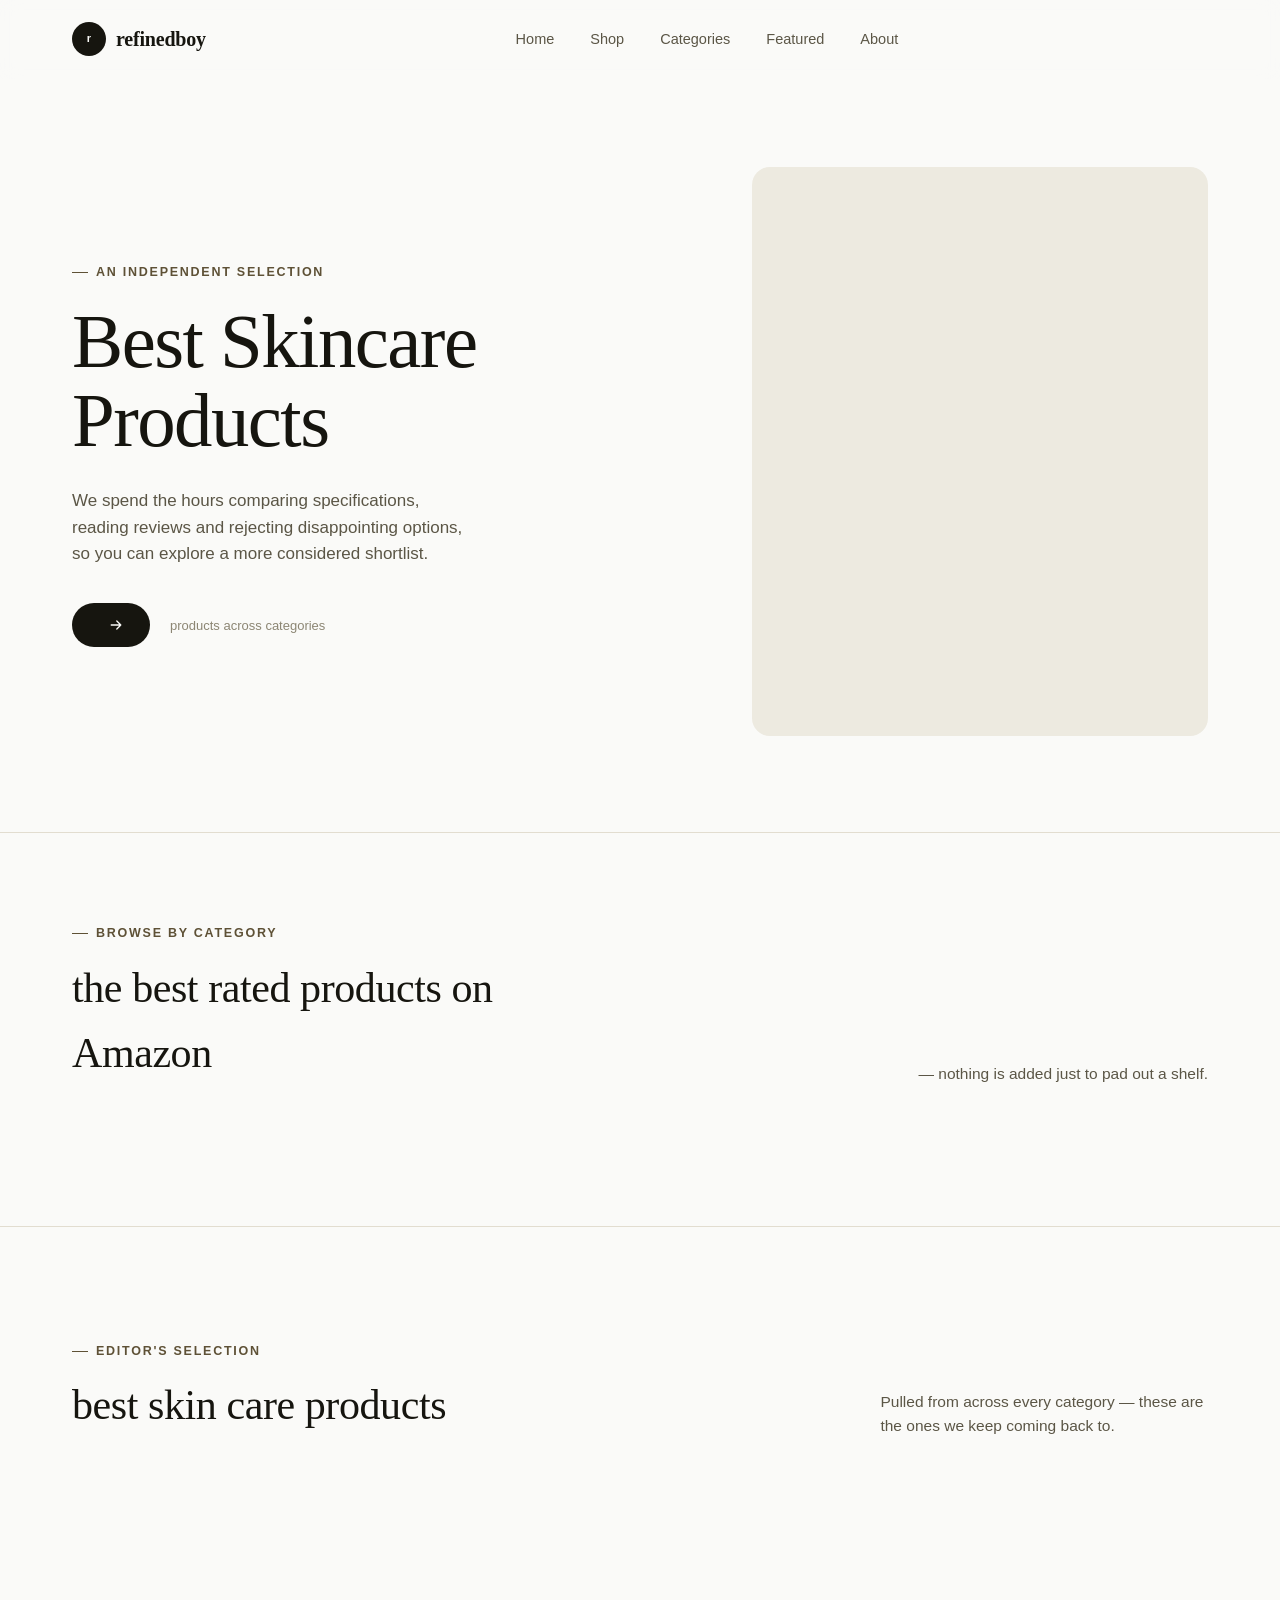
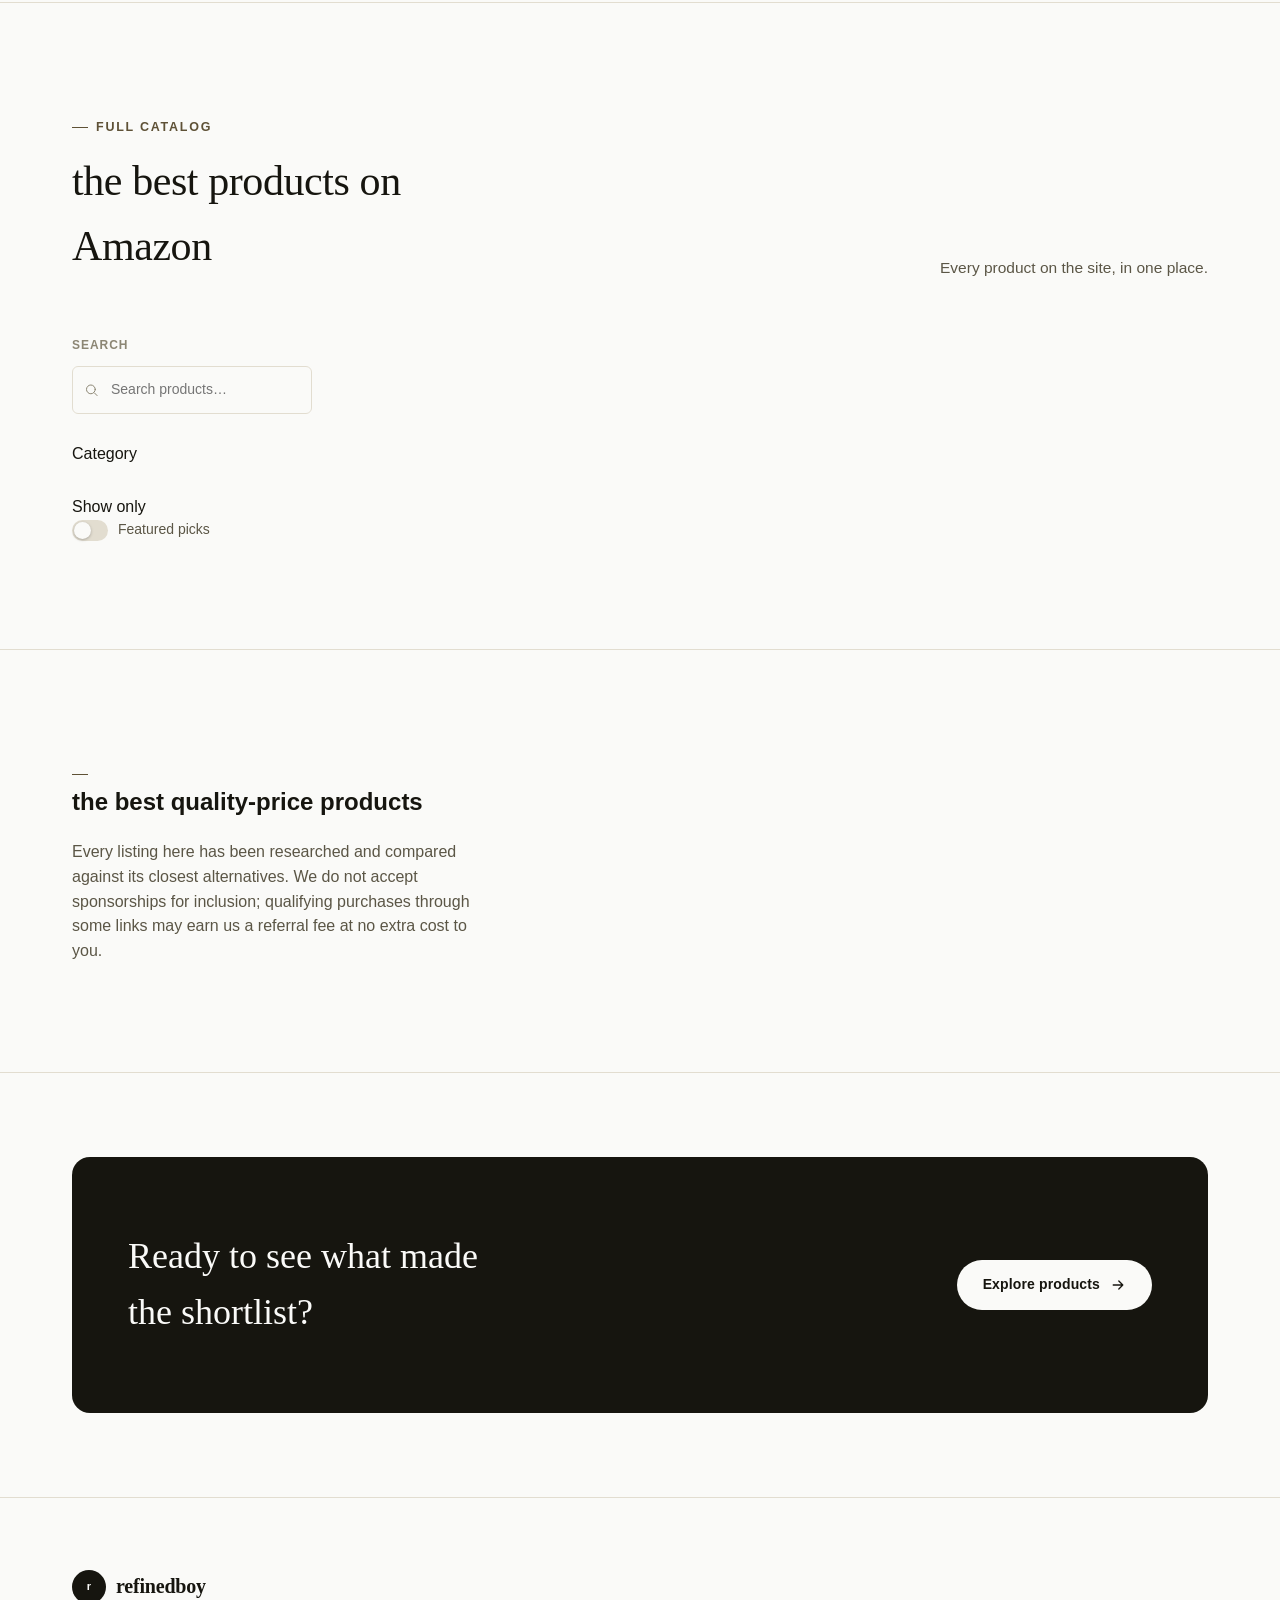
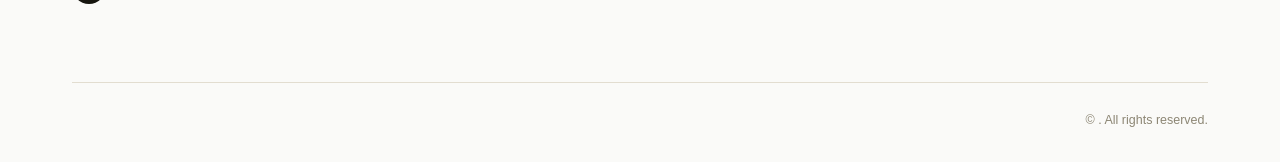
==== commit d516c145: "Update index.html" ====
--- a/index.html
+++ b/index.html
@@ -12,8 +12,8 @@
 </script>
 <meta charset="UTF-8">
 <meta name="viewport" content="width=device-width, initial-scale=1.0">
-<title>The best skincare products on amazon</title>
-<meta name="description" content="Explore an independent, curated selection of skincare, body care, hair care and beauty essentials for a more considered routine.">
+<title>The best skincare products on amazon / Refinedboy</title>
+<meta name="description" content="Discover the best skincare and beauty products for your routine. We carefully select and compare top-rated cleansers, serums, moisturizers, treatments, and more to help you find products worth trying">
 <meta name="robots" content="index,follow">
 <meta name="theme-color" content="#FAFAF8">
 
@@ -382,7 +382,7 @@
         <svg viewBox="0 0 24 24" fill="none" stroke-width="1.6" stroke-linecap="round"><path d="M5 5l14 14M19 5 5 19"/></svg>
       </button>
       <span class="product-category" id="modal-category"></span>
-      <h3 id="modal-name"></h3>
+      <h3 id="modal-name">Best Face Care Products</h3>
       <p class="modal-desc" id="modal-desc"></p>
       <ul class="modal-features" id="modal-features"></ul>
       <p class="modal-note" id="modal-note"></p>
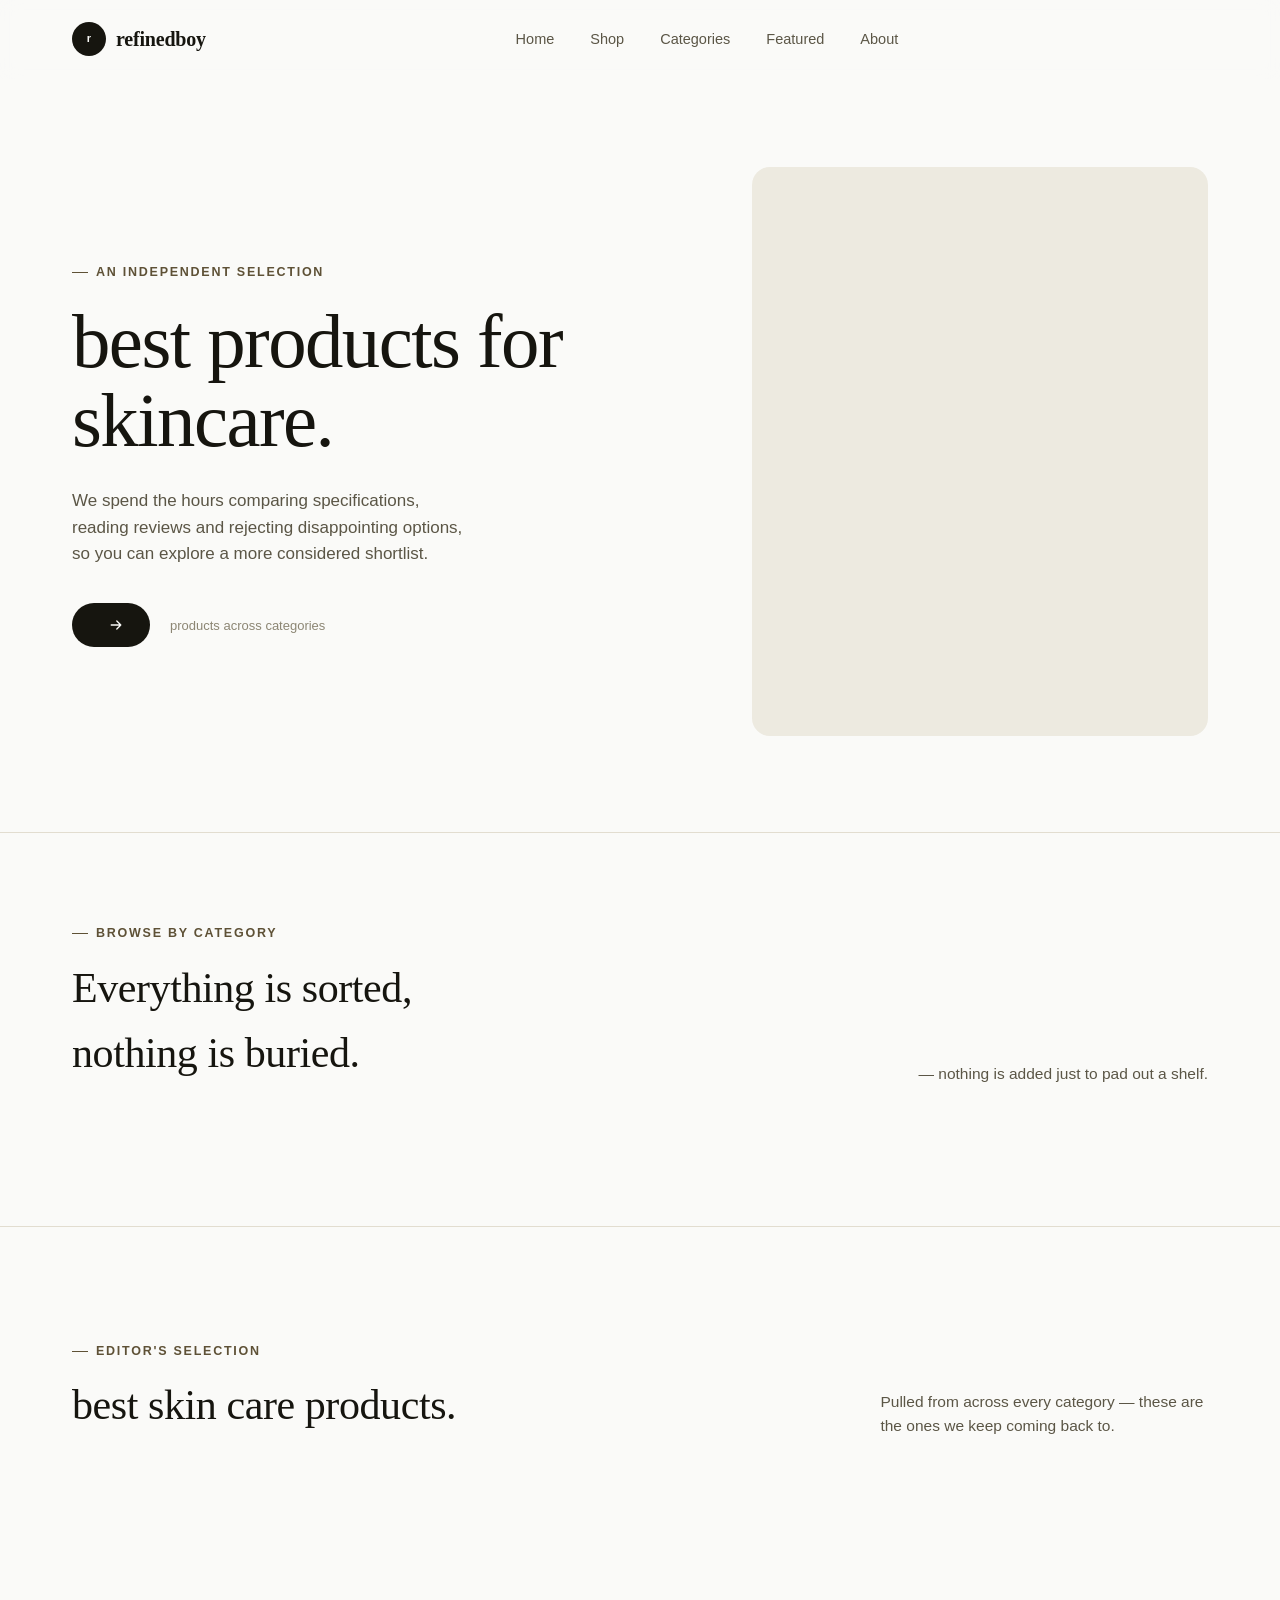
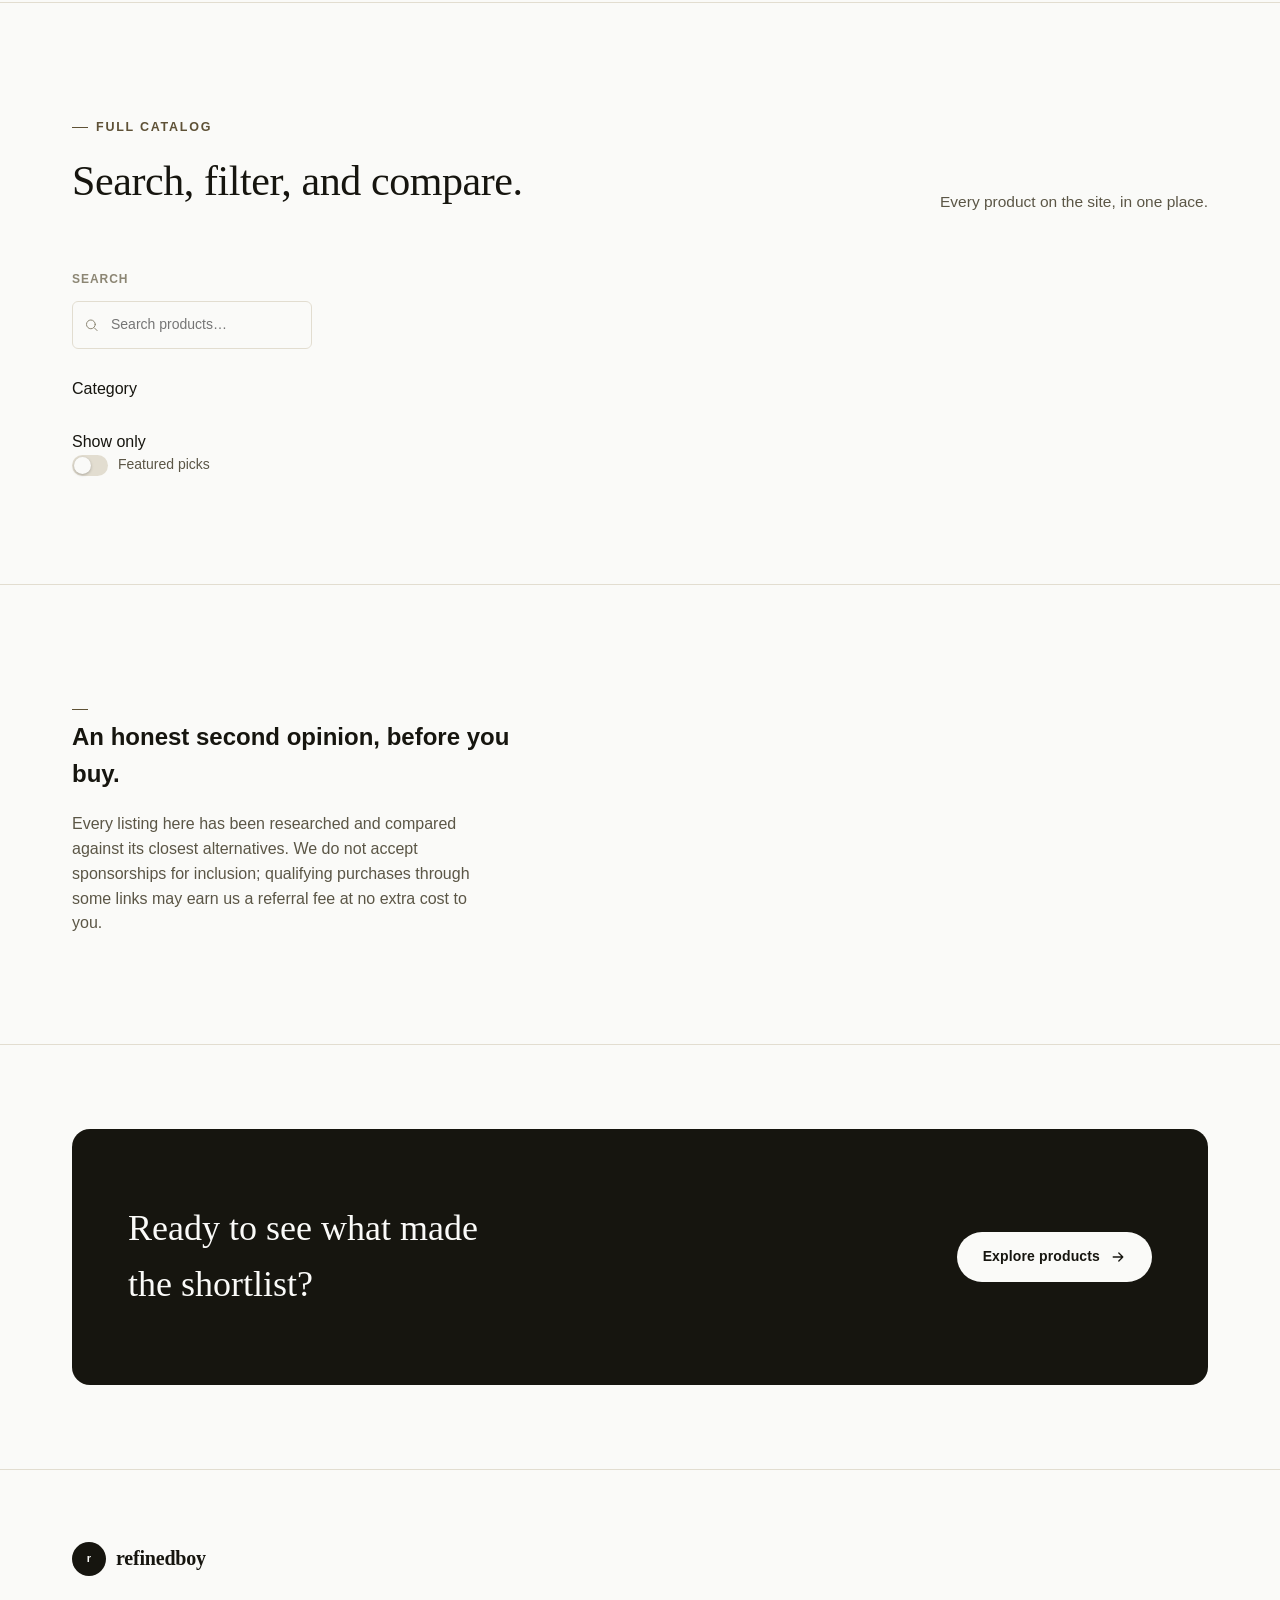
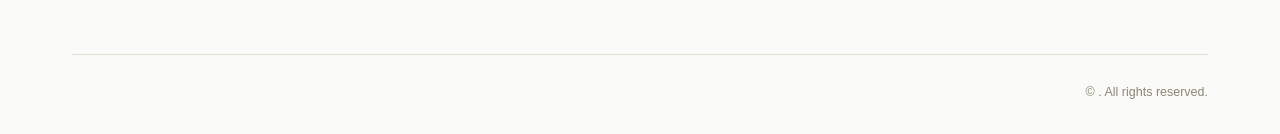
==== commit b1daea25: "Add files via upload" ====
--- a/index.html
+++ b/index.html
@@ -12,8 +12,8 @@
 </script>
 <meta charset="UTF-8">
 <meta name="viewport" content="width=device-width, initial-scale=1.0">
-<title>The best skincare products on amazon / Refinedboy</title>
-<meta name="description" content="Discover the best skincare and beauty products for your routine. We carefully select and compare top-rated cleansers, serums, moisturizers, treatments, and more to help you find products worth trying">
+<title>Skincare, Hair &amp; Beauty Product Picks | refinedboy</title>
+<meta name="description" content="Explore an independent, curated selection of skincare, body care, hair care and beauty essentials for a more considered routine.">
 <meta name="robots" content="index,follow">
 <meta name="theme-color" content="#FAFAF8">
 
@@ -39,7 +39,7 @@
 <!-- ═══════════════════════════════════════════════════════════════
      SEO — CANONICAL + ENHANCED ROBOTS
      ═══════════════════════════════════════════════════════════════ -->
-<link rel="canonical" href="https://fernando-max-8.github.io/website/">
+<link rel="canonical" href="https://refinedboy-0.github.io/-/">
 
 <!-- Robots ampliado: permite snippets largos e imágenes grandes -->
 <meta name="robots" content="index, follow, max-image-preview:large, max-snippet:-1, max-video-preview:-1">
@@ -49,8 +49,8 @@
      SEO — OPEN GRAPH COMPLETO (social → backlinks indirectos)
      Crea images/og-cover.jpg (1200×630 px) para activar estos tags
      ═══════════════════════════════════════════════════════════════ -->
-<meta property="og:url" content="https://fernando-max-8.github.io/website/">
-<meta property="og:image" content="https://fernando-max-8.github.io/website/images/og-cover.jpg">
+<meta property="og:url" content="https://refinedboy-0.github.io/-/">
+<meta property="og:image" content="https://refinedboy-0.github.io/-/images/og-cover.jpg">
 <meta property="og:image:width" content="1200">
 <meta property="og:image:height" content="630">
 <meta property="og:image:alt" content="refinedboy — curated skincare, body care and beauty picks for men">
@@ -60,7 +60,7 @@
      ═══════════════════════════════════════════════════════════════ -->
 <meta name="twitter:site" content="@refinedboy_0">
 <meta name="twitter:creator" content="@refinedboy_0">
-<meta name="twitter:image" content="https://fernando-max-8.github.io/website/images/og-cover.jpg">
+<meta name="twitter:image" content="https://refinedboy-0.github.io/-/images/og-cover.jpg">
 <meta name="twitter:image:alt" content="refinedboy — curated skincare and beauty picks for men">
 
 <!-- ═══════════════════════════════════════════════════════════════
@@ -73,7 +73,7 @@
 <!-- ═══════════════════════════════════════════════════════════════
      SEO — SITEMAP
      ═══════════════════════════════════════════════════════════════ -->
-<link rel="sitemap" type="application/xml" href="https://fernando-max-8.github.io/website/sitemap.xml">
+<link rel="sitemap" type="application/xml" href="https://refinedboy-0.github.io/-/sitemap.xml">
 
 <!-- Google Search Console — pega tu código de verificación aquí -->
 <!-- <meta name="google-site-verification" content="TU_CODIGO_AQUI"> -->
@@ -87,7 +87,7 @@
   "@type": "WebSite",
   "name": "refinedboy",
   "alternateName": "Refined Boy",
-  "url": "https://fernando-max-8.github.io/website/",
+  "url": "https://refinedboy-0.github.io/-/",
   "description": "An independent, curated selection of skincare, body care, hair care and beauty essentials for everyday routines.",
   "inLanguage": "en-US",
   "copyrightYear": 2024,
@@ -95,7 +95,7 @@
     "@type": "SearchAction",
     "target": {
       "@type": "EntryPoint",
-      "urlTemplate": "https://fernando-max-8.github.io/website/#shop?q={search_term_string}"
+      "urlTemplate": "https://refinedboy-0.github.io/-/#shop?q={search_term_string}"
     },
     "query-input": "required name=search_term_string"
   }
@@ -108,10 +108,10 @@
   "@context": "https://schema.org",
   "@type": "Organization",
   "name": "refinedboy",
-  "url": "https://fernando-max-8.github.io/website/",
+  "url": "https://refinedboy-0.github.io/-/",
   "logo": {
     "@type": "ImageObject",
-    "url": "https://fernando-max-8.github.io/website/images/og-cover.jpg",
+    "url": "https://refinedboy-0.github.io/-/images/og-cover.jpg",
     "width": 1200,
     "height": 630
   },
@@ -130,12 +130,12 @@
   "@type": "CollectionPage",
   "name": "Skincare, Hair & Beauty Product Picks | refinedboy",
   "description": "Independently curated skincare, body care, hair care and beauty essentials for everyday routines.",
-  "url": "https://fernando-max-8.github.io/website/",
+  "url": "https://refinedboy-0.github.io/-/",
   "inLanguage": "en-US",
   "publisher": {
     "@type": "Organization",
     "name": "refinedboy",
-    "url": "https://fernando-max-8.github.io/website/"
+    "url": "https://refinedboy-0.github.io/-/"
   },
   "about": {
     "@type": "Thing",
@@ -167,7 +167,7 @@
       "name": "How are the products on refinedboy selected?",
       "acceptedAnswer": {
         "@type": "Answer",
-        "text": "Each product is weighed against its closest alternatives in the same category. Nothing appears because a brand paid or asked to be included. Listings are revisited and retired as better options appear."
+        "text": "Each product is weighed against its closest alternatives in the same category, using aggregate customer reviews, ratings and ingredient quality. Nothing appears because a brand paid or asked to be included. Listings are revisited and retired as better options appear."
       }
     },
     {
@@ -231,7 +231,7 @@
     <div class="container hero-grid">
       <div class="hero-copy">
         <span class="eyebrow" id="hero-eyebrow">An independent selection</span>
-        <h1 id="hero-heading">Best Skincare Products</h1>
+        <h1 id="hero-heading">best products for skincare.</h1>
         <p id="hero-sub">We spend the hours comparing specifications, reading reviews and rejecting disappointing options, so you can explore a more considered shortlist.</p>
         <div class="hero-cta">
           <a class="btn btn-primary" href="#shop" id="hero-cta">
@@ -251,7 +251,7 @@
       <div class="section-head">
         <div>
           <span class="eyebrow">Browse by category</span>
-          <h2>the best rated products on Amazon</h2>
+          <h2>Everything is sorted, nothing is buried.</h2>
         </div>
         <p>— nothing is added just to pad out a shelf.</p>
       </div>
@@ -265,7 +265,7 @@
       <div class="section-head">
         <div>
           <span class="eyebrow">Editor's selection</span>
-          <h2>best skin care products</h2>
+          <h2>best skin care products.</h2>
         </div>
         <p>Pulled from across every category — these are the ones we keep coming back to.</p>
       </div>
@@ -279,7 +279,7 @@
       <div class="section-head">
         <div>
           <span class="eyebrow">Full catalog</span>
-          <h2>the best products on Amazon</h2>
+          <h2>Search, filter, and compare.</h2>
         </div>
         <p>Every product on the site, in one place.</p>
       </div>
@@ -328,7 +328,7 @@
     <div class="container about-grid">
       <div class="about-copy">
         <span class="eyebrow" id="about-eyebrow"></span>
-        <h2 class="about-heading" id="about-heading">the best quality-price products</h2>
+        <h2 class="about-heading" id="about-heading">An honest second opinion, before you buy.</h2>
         <p id="about-body">Every listing here has been researched and compared against its closest alternatives. We do not accept sponsorships for inclusion; qualifying purchases through some links may earn us a referral fee at no extra cost to you.</p>
       </div>
       <div class="about-points" id="about-points"></div>
@@ -382,7 +382,7 @@
         <svg viewBox="0 0 24 24" fill="none" stroke-width="1.6" stroke-linecap="round"><path d="M5 5l14 14M19 5 5 19"/></svg>
       </button>
       <span class="product-category" id="modal-category"></span>
-      <h3 id="modal-name">Best Face Care Products</h3>
+      <h3 id="modal-name"></h3>
       <p class="modal-desc" id="modal-desc"></p>
       <ul class="modal-features" id="modal-features"></ul>
       <p class="modal-note" id="modal-note"></p>
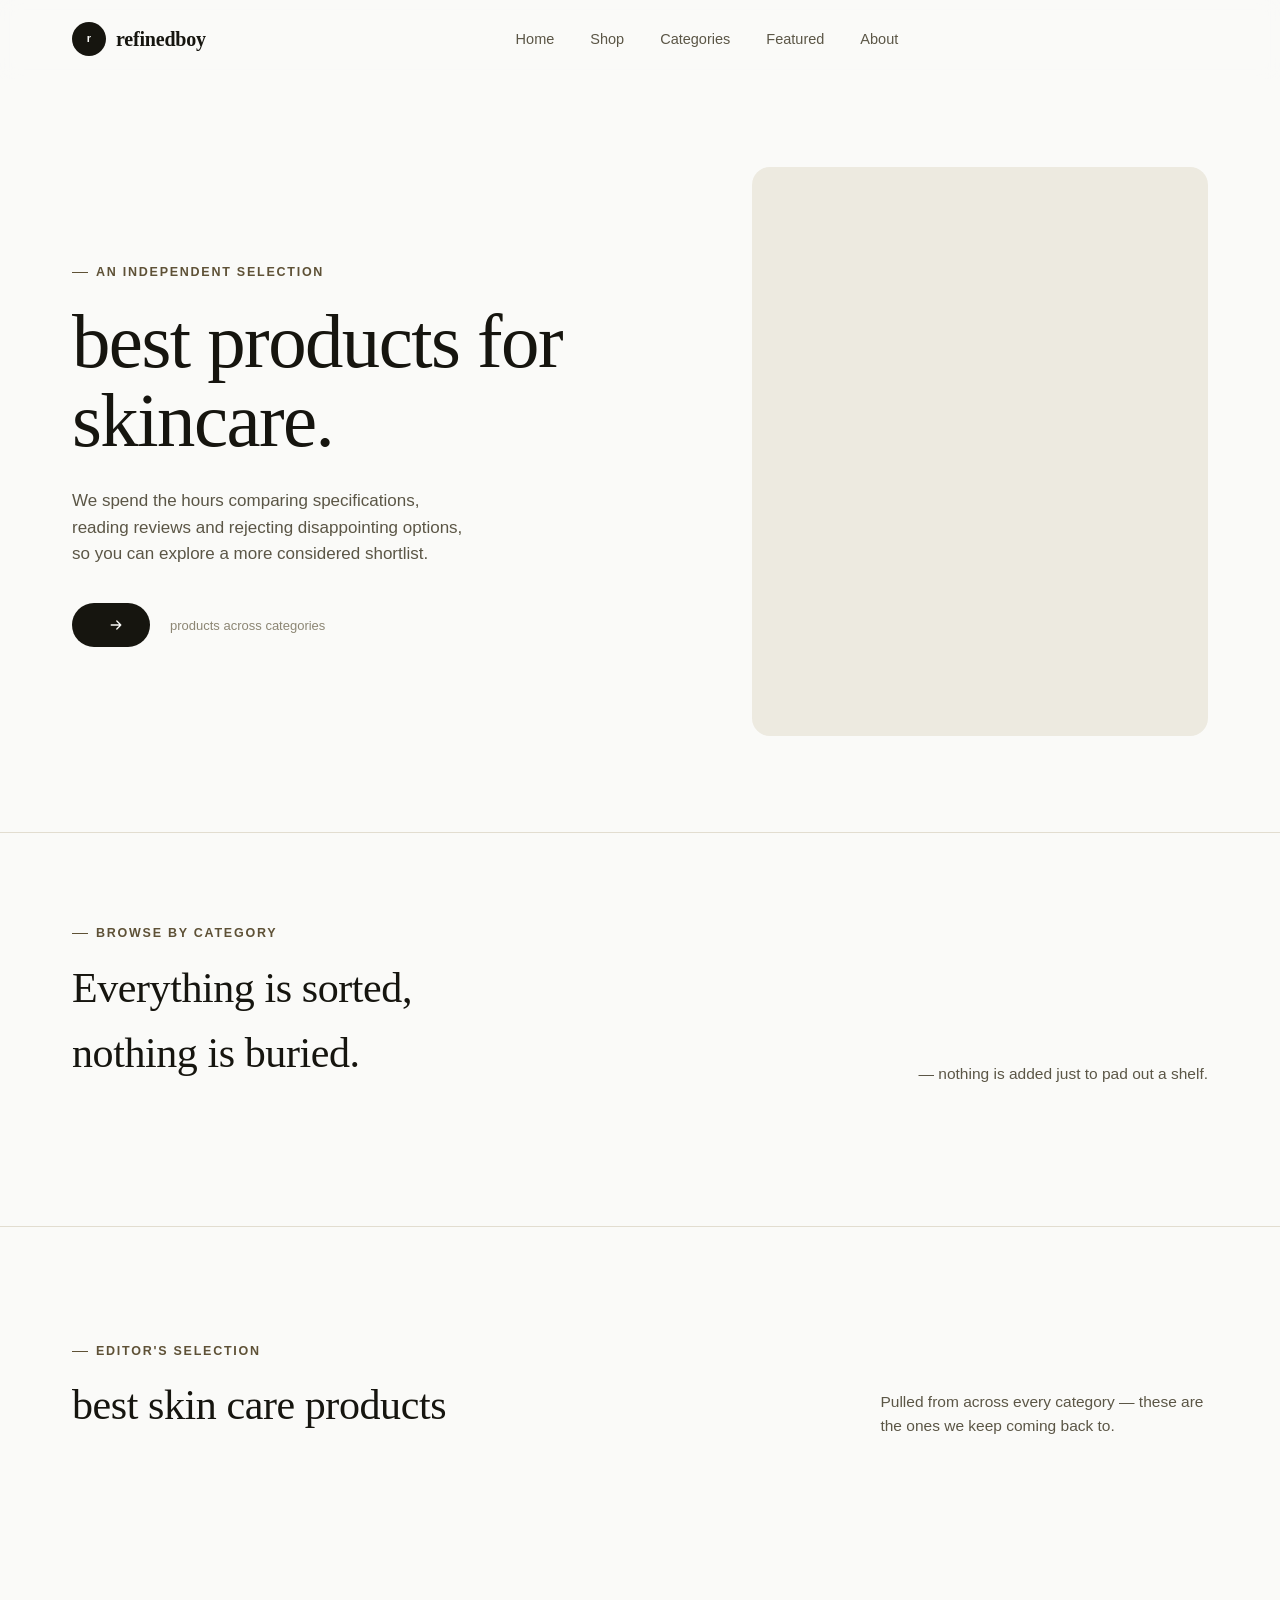
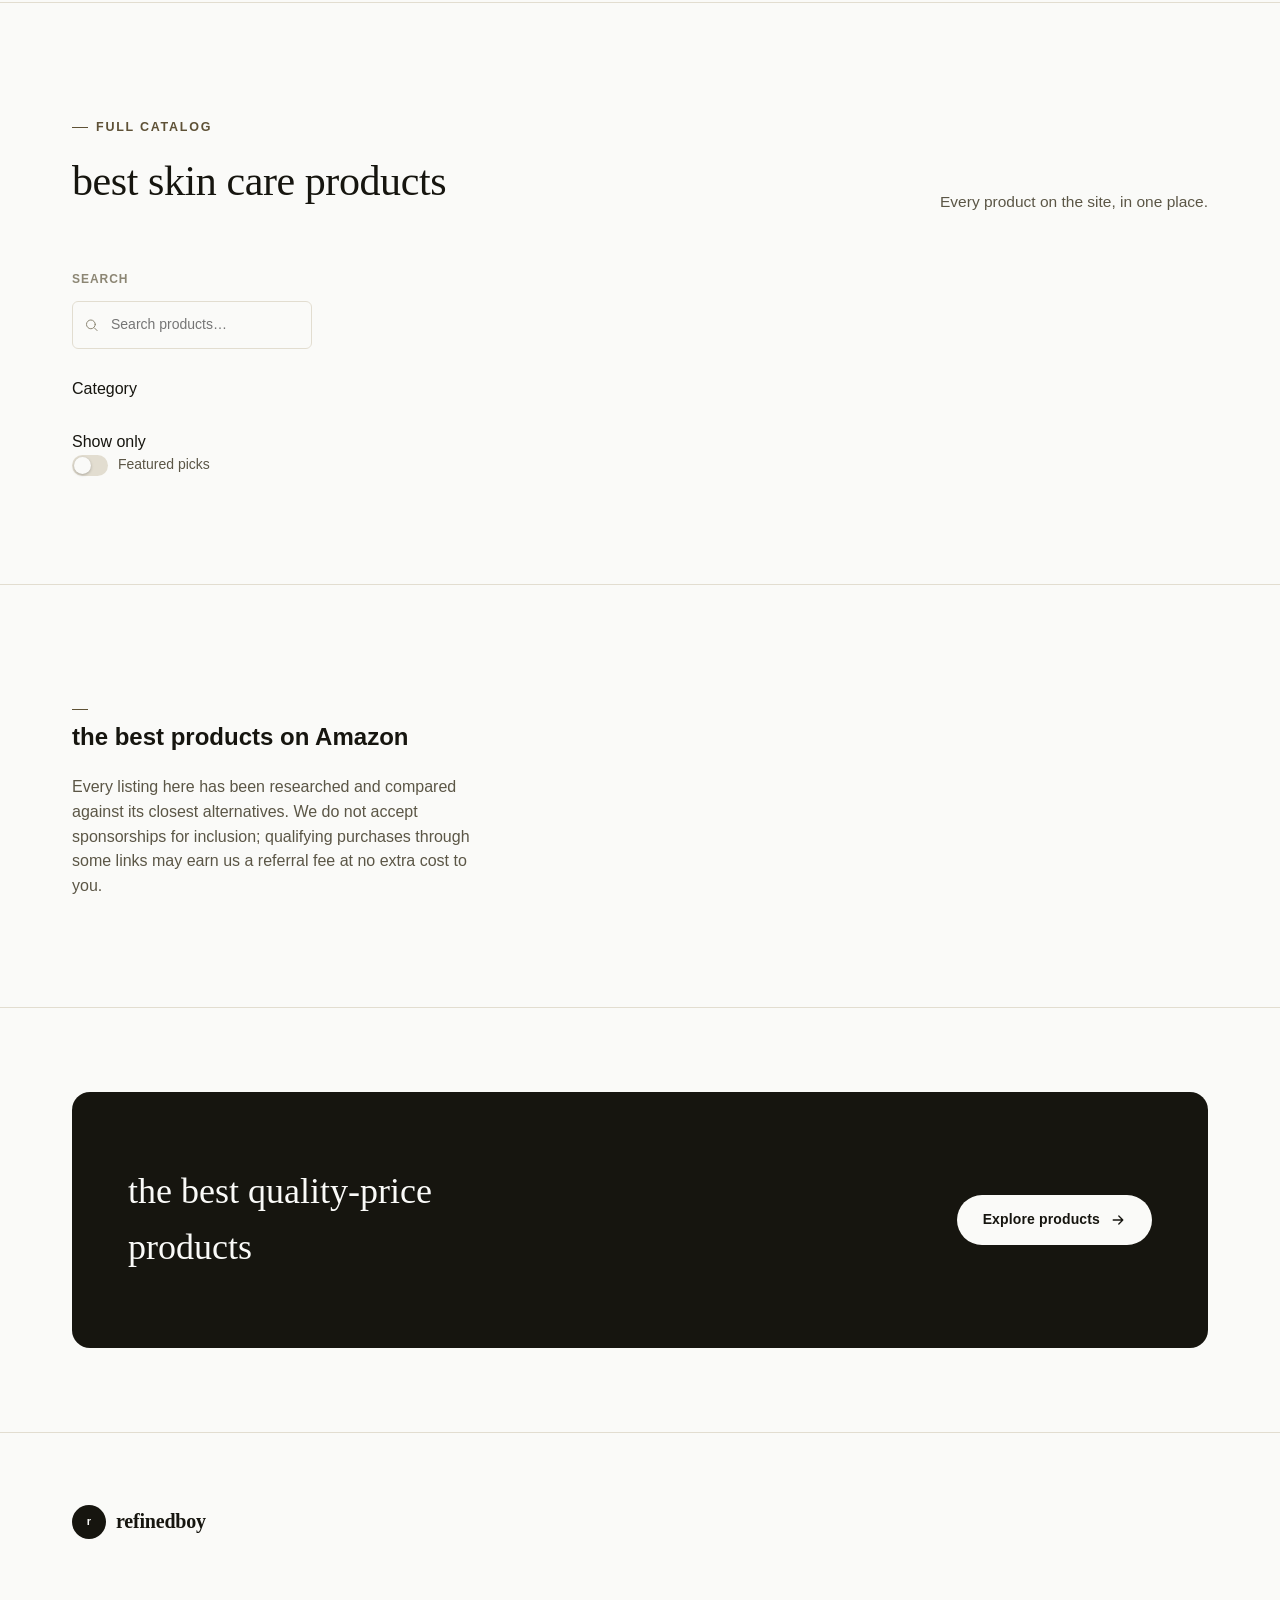
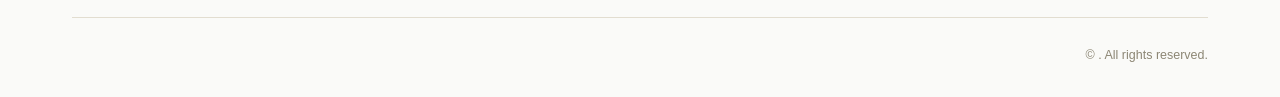
==== commit b5f1c195: "Update index.html" ====
--- a/index.html
+++ b/index.html
@@ -12,8 +12,8 @@
 </script>
 <meta charset="UTF-8">
 <meta name="viewport" content="width=device-width, initial-scale=1.0">
-<title>Skincare, Hair &amp; Beauty Product Picks | refinedboy</title>
-<meta name="description" content="Explore an independent, curated selection of skincare, body care, hair care and beauty essentials for a more considered routine.">
+<title>The best skincare products on amazon | refinedboy</title>
+<meta name="description" content="Discover the best skincare and beauty products for your routine. We carefully select and compare top-rated cleansers, serums, moisturizers, treatments, and more to help you find products worth trying">
 <meta name="robots" content="index,follow">
 <meta name="theme-color" content="#FAFAF8">
 
@@ -265,7 +265,7 @@
       <div class="section-head">
         <div>
           <span class="eyebrow">Editor's selection</span>
-          <h2>best skin care products.</h2>
+          <h2>best skin care products</h2>
         </div>
         <p>Pulled from across every category — these are the ones we keep coming back to.</p>
       </div>
@@ -279,7 +279,7 @@
       <div class="section-head">
         <div>
           <span class="eyebrow">Full catalog</span>
-          <h2>Search, filter, and compare.</h2>
+          <h2>best skin care products</h2>
         </div>
         <p>Every product on the site, in one place.</p>
       </div>
@@ -328,7 +328,7 @@
     <div class="container about-grid">
       <div class="about-copy">
         <span class="eyebrow" id="about-eyebrow"></span>
-        <h2 class="about-heading" id="about-heading">An honest second opinion, before you buy.</h2>
+        <h2 class="about-heading" id="about-heading">the best products on Amazon</h2>
         <p id="about-body">Every listing here has been researched and compared against its closest alternatives. We do not accept sponsorships for inclusion; qualifying purchases through some links may earn us a referral fee at no extra cost to you.</p>
       </div>
       <div class="about-points" id="about-points"></div>
@@ -339,7 +339,7 @@
   <section class="section section--tight">
     <div class="container">
       <div class="cta-band">
-        <h2>Ready to see what made the shortlist?</h2>
+        <h2>the best quality-price products</h2>
         <a class="btn btn-primary" href="#shop">
           <span>Explore products</span>
           <svg viewBox="0 0 20 20" fill="none" stroke-width="1.6" stroke-linecap="round" stroke-linejoin="round" class="btn-arrow"><path d="M4 10h12M11 5l5 5-5 5"/></svg>
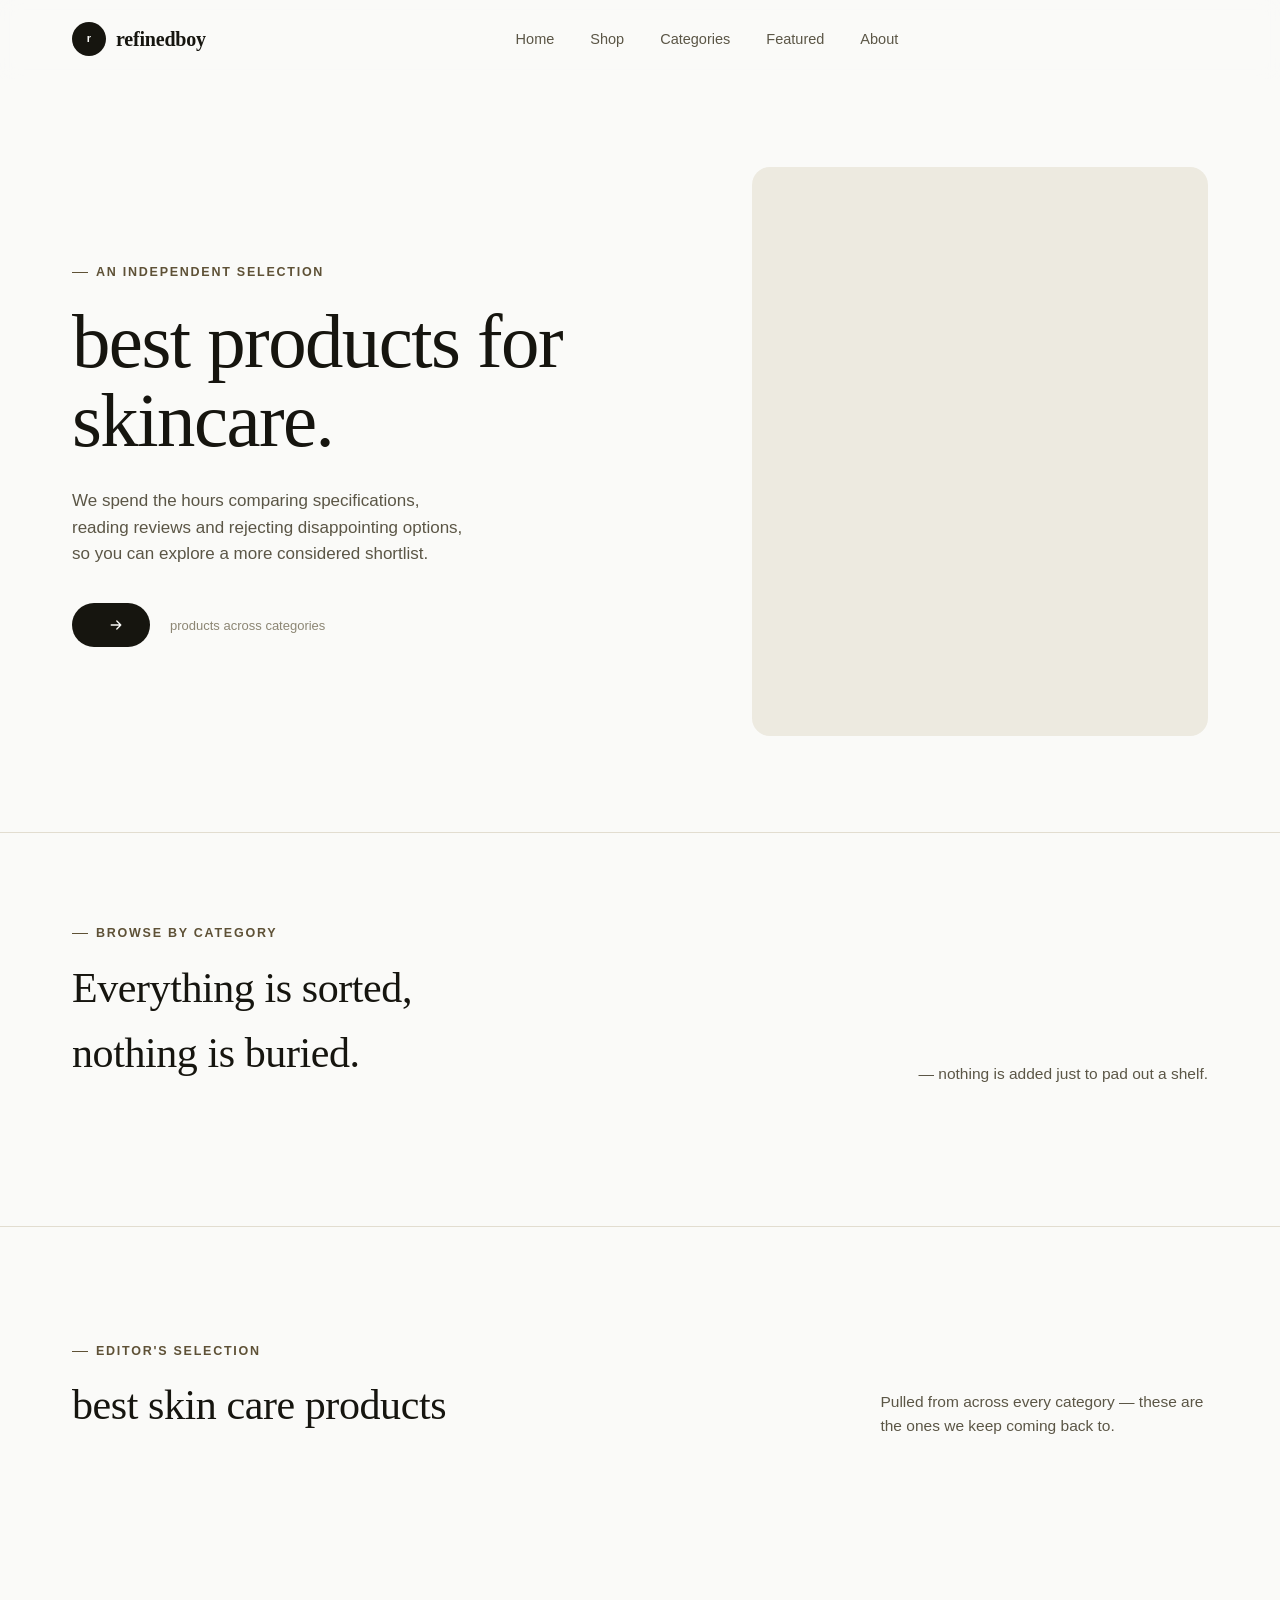
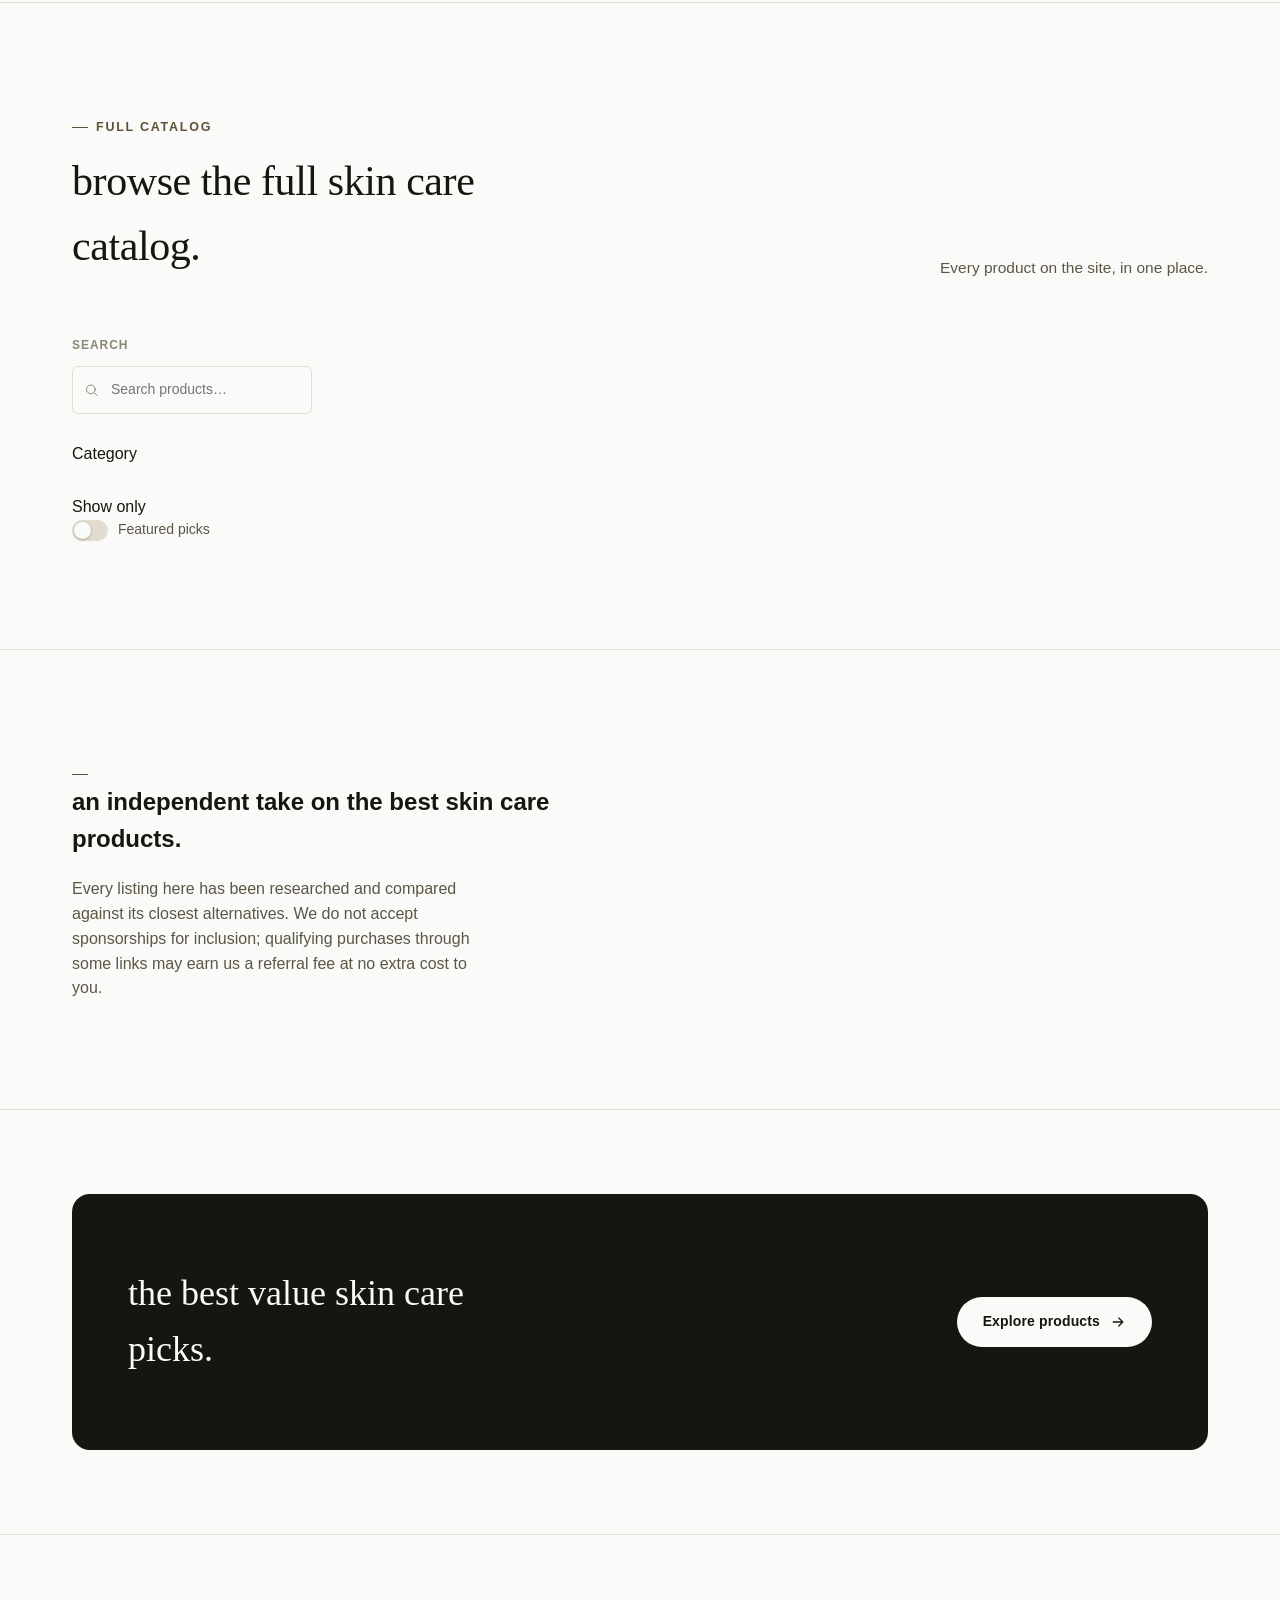
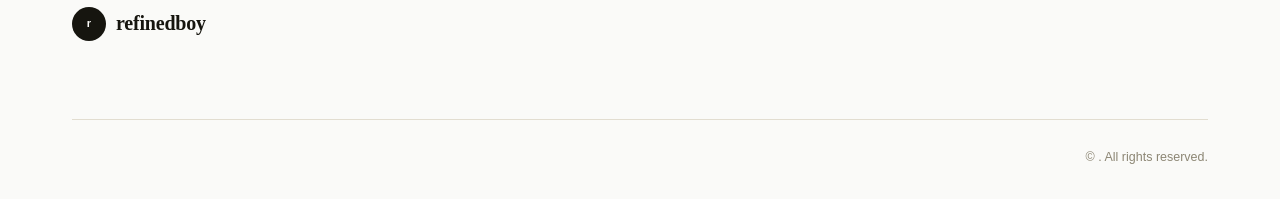
==== commit 8a8bdb24: "Add files via upload" ====
--- a/index.html
+++ b/index.html
@@ -12,19 +12,19 @@
 </script>
 <meta charset="UTF-8">
 <meta name="viewport" content="width=device-width, initial-scale=1.0">
-<title>The best skincare products on amazon | refinedboy</title>
-<meta name="description" content="Discover the best skincare and beauty products for your routine. We carefully select and compare top-rated cleansers, serums, moisturizers, treatments, and more to help you find products worth trying">
+<title>Best Skincare Products, Reviewed & Compared | refinedboy</title>
+<meta name="description" content="Discover the best skincare and beauty products for your routine. We carefully select and compare top-rated cleansers, serums, moisturizers, treatments, and more to help you find products worth trying.">
 <meta name="robots" content="index,follow">
 <meta name="theme-color" content="#FAFAF8">
 
 <!-- Open Graph -->
-<meta property="og:title" content="Skincare, Hair &amp; Beauty Product Picks | refinedboy">
+<meta property="og:title" content="Best Skincare Products, Reviewed & Compared | refinedboy">
 <meta property="og:description" content="Independent skincare, hair care, body care and beauty recommendations for everyday routines.">
 <meta property="og:type" content="website">
 <meta property="og:site_name" content="refinedboy">
 <meta property="og:locale" content="en_US">
 <meta name="twitter:card" content="summary">
-<meta name="twitter:title" content="Skincare, Hair &amp; Beauty Product Picks | refinedboy">
+<meta name="twitter:title" content="Best Skincare Products, Reviewed & Compared | refinedboy">
 <meta name="twitter:description" content="Independent skincare, hair care, body care and beauty recommendations for everyday routines.">
 
 <link rel="icon" href="data:image/svg+xml,%3Csvg xmlns='http://www.w3.org/2000/svg' viewBox='0 0 100 100'%3E%3Crect width='100' height='100' rx='20' fill='%2316150F'/%3E%3Ctext x='50' y='70' font-size='58' text-anchor='middle' fill='%23FAFAF8' font-family='Georgia,serif'%3Er%3C/text%3E%3C/svg%3E">
@@ -128,7 +128,7 @@
 {
   "@context": "https://schema.org",
   "@type": "CollectionPage",
-  "name": "Skincare, Hair & Beauty Product Picks | refinedboy",
+  "name": "Best Skincare Products, Reviewed & Compared | refinedboy",
   "description": "Independently curated skincare, body care, hair care and beauty essentials for everyday routines.",
   "url": "https://refinedboy-0.github.io/-/",
   "inLanguage": "en-US",
@@ -279,7 +279,7 @@
       <div class="section-head">
         <div>
           <span class="eyebrow">Full catalog</span>
-          <h2>best skin care products</h2>
+          <h2>browse the full skin care catalog.</h2>
         </div>
         <p>Every product on the site, in one place.</p>
       </div>
@@ -328,7 +328,7 @@
     <div class="container about-grid">
       <div class="about-copy">
         <span class="eyebrow" id="about-eyebrow"></span>
-        <h2 class="about-heading" id="about-heading">the best products on Amazon</h2>
+        <h2 class="about-heading" id="about-heading">an independent take on the best skin care products.</h2>
         <p id="about-body">Every listing here has been researched and compared against its closest alternatives. We do not accept sponsorships for inclusion; qualifying purchases through some links may earn us a referral fee at no extra cost to you.</p>
       </div>
       <div class="about-points" id="about-points"></div>
@@ -339,7 +339,7 @@
   <section class="section section--tight">
     <div class="container">
       <div class="cta-band">
-        <h2>the best quality-price products</h2>
+        <h2>the best value skin care picks.</h2>
         <a class="btn btn-primary" href="#shop">
           <span>Explore products</span>
           <svg viewBox="0 0 20 20" fill="none" stroke-width="1.6" stroke-linecap="round" stroke-linejoin="round" class="btn-arrow"><path d="M4 10h12M11 5l5 5-5 5"/></svg>
